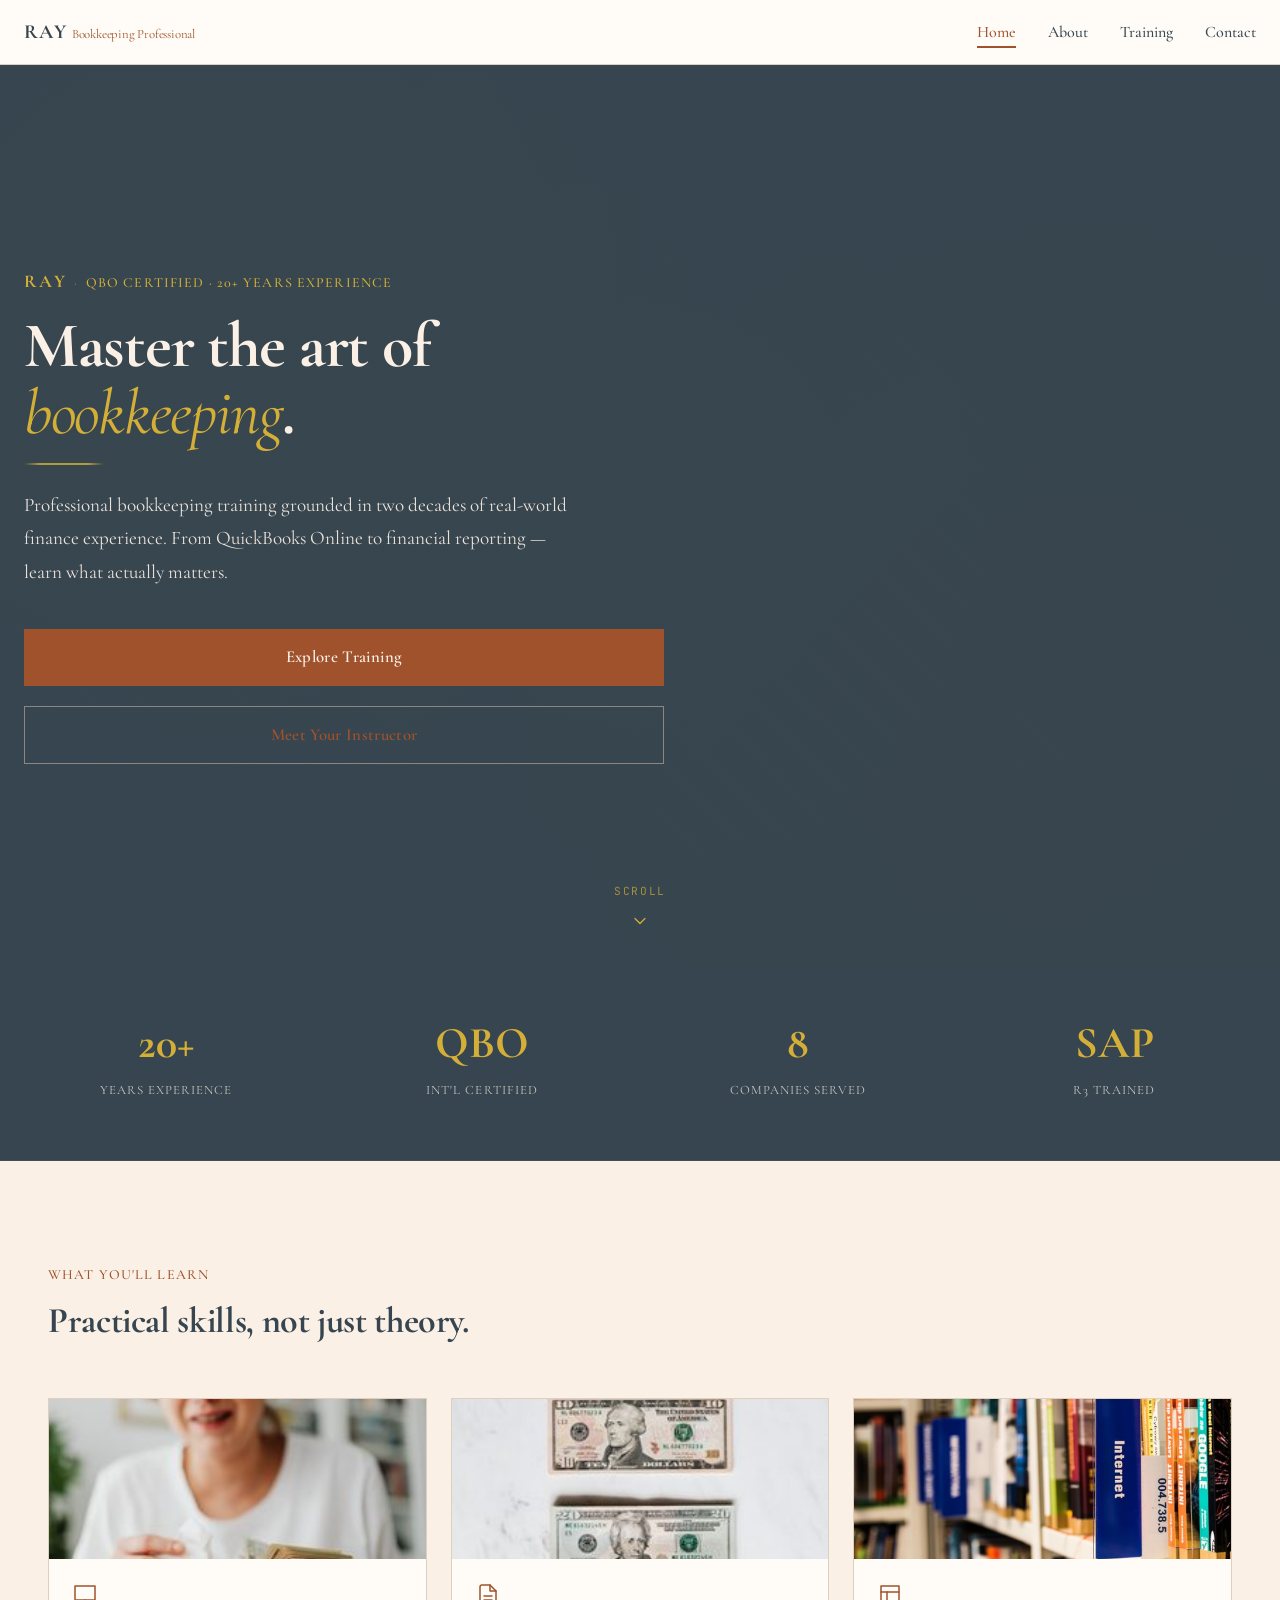
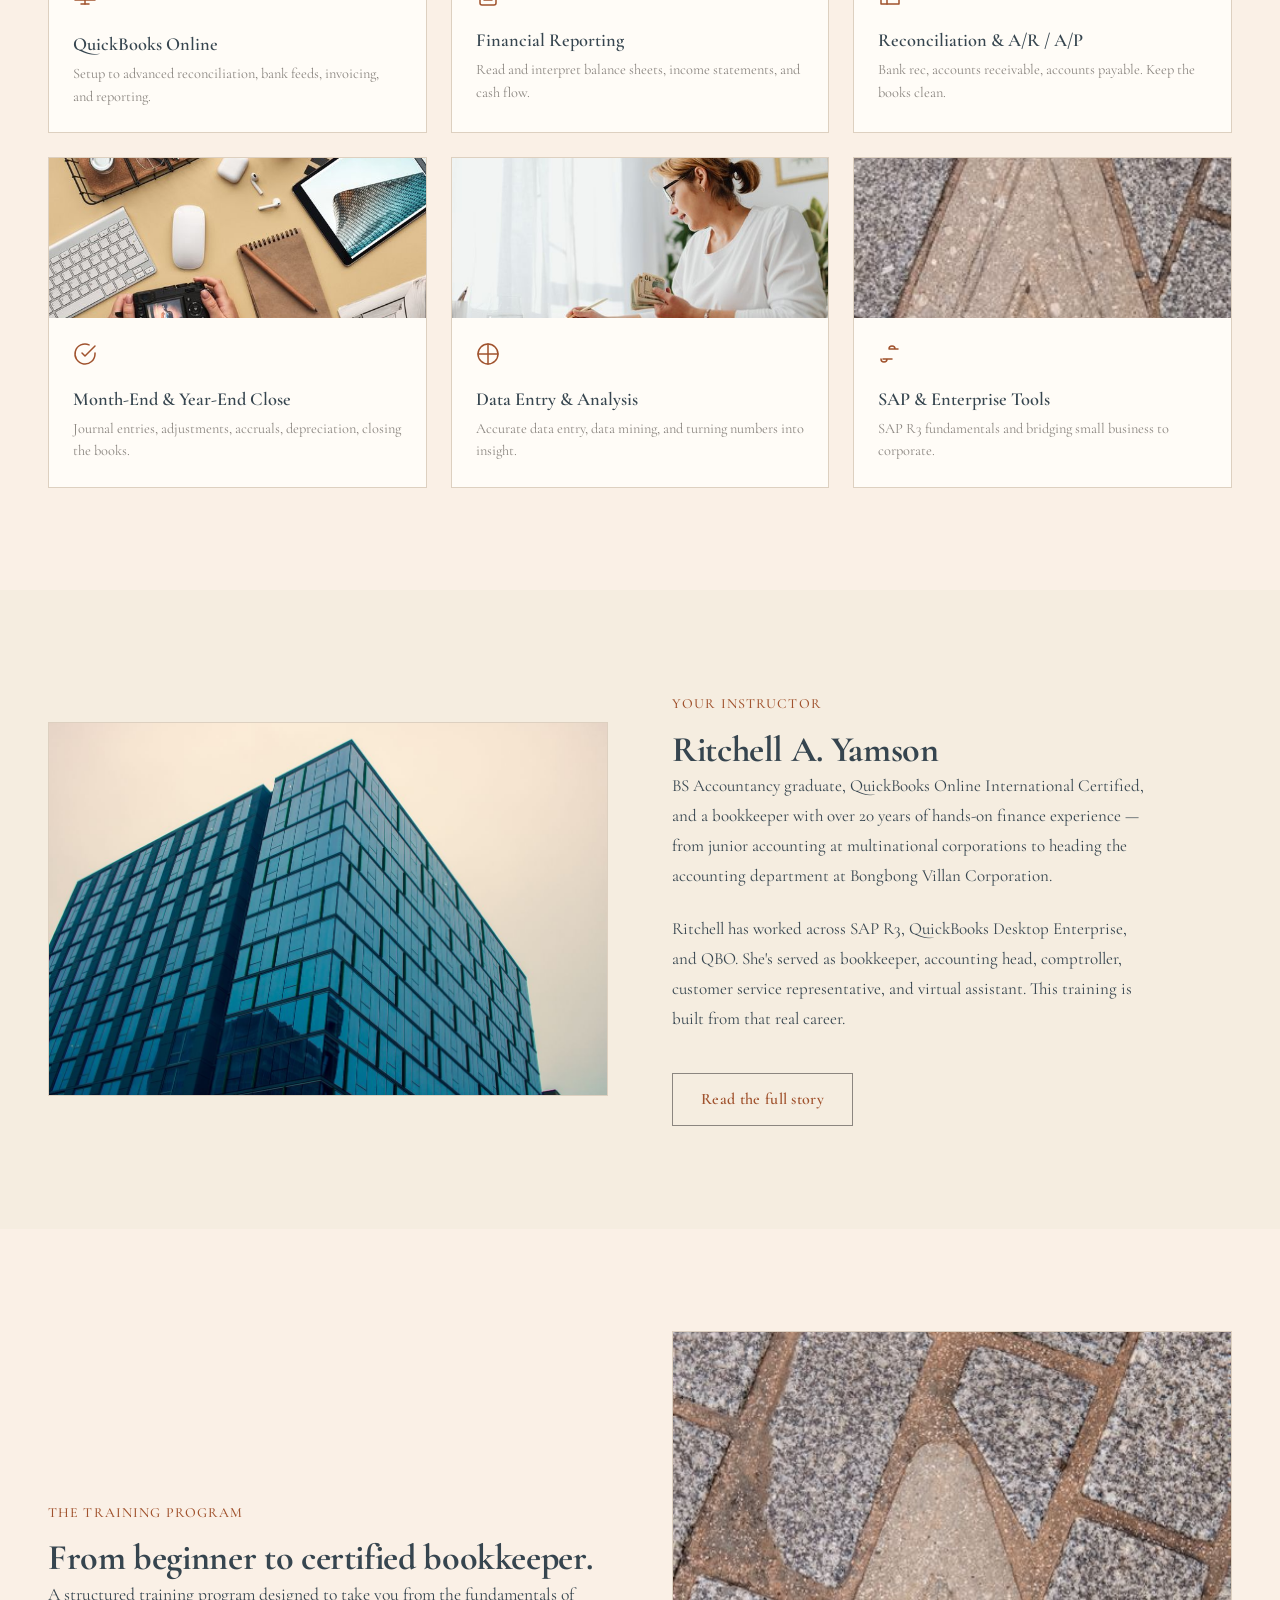
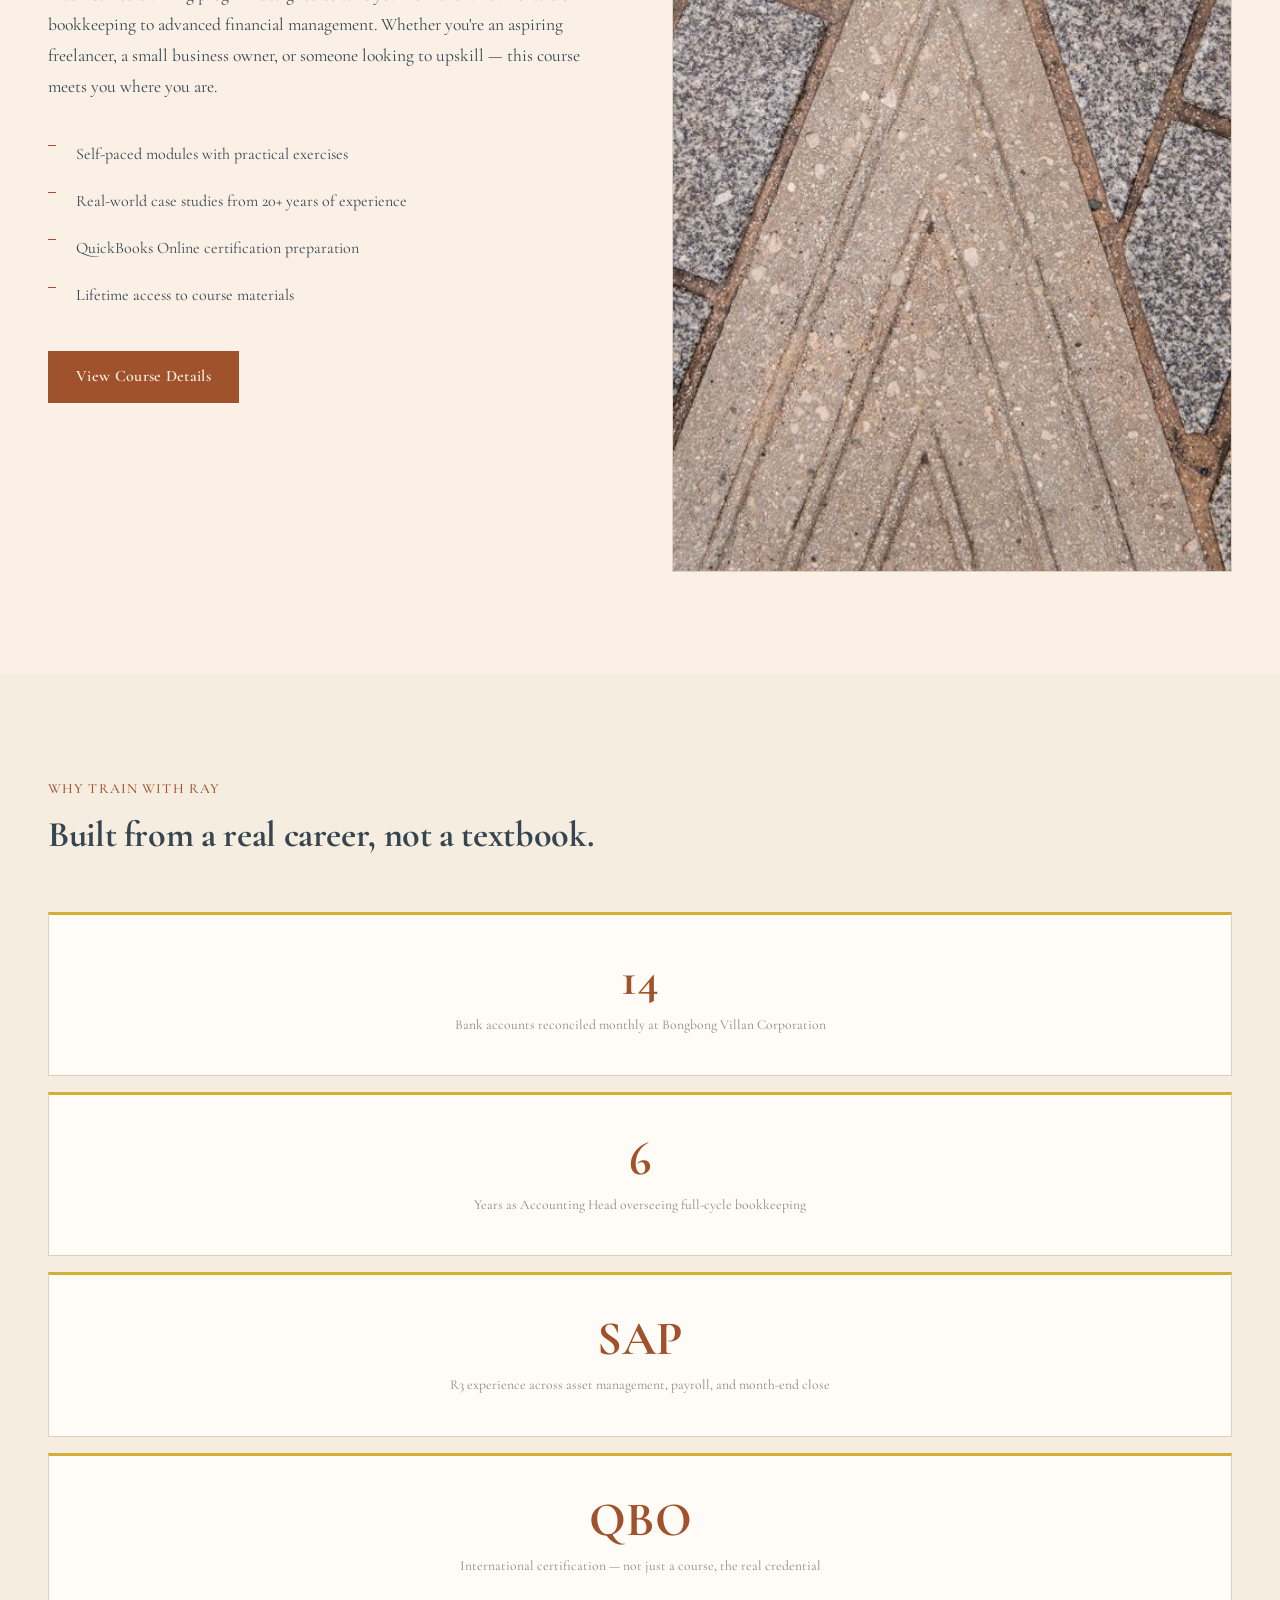
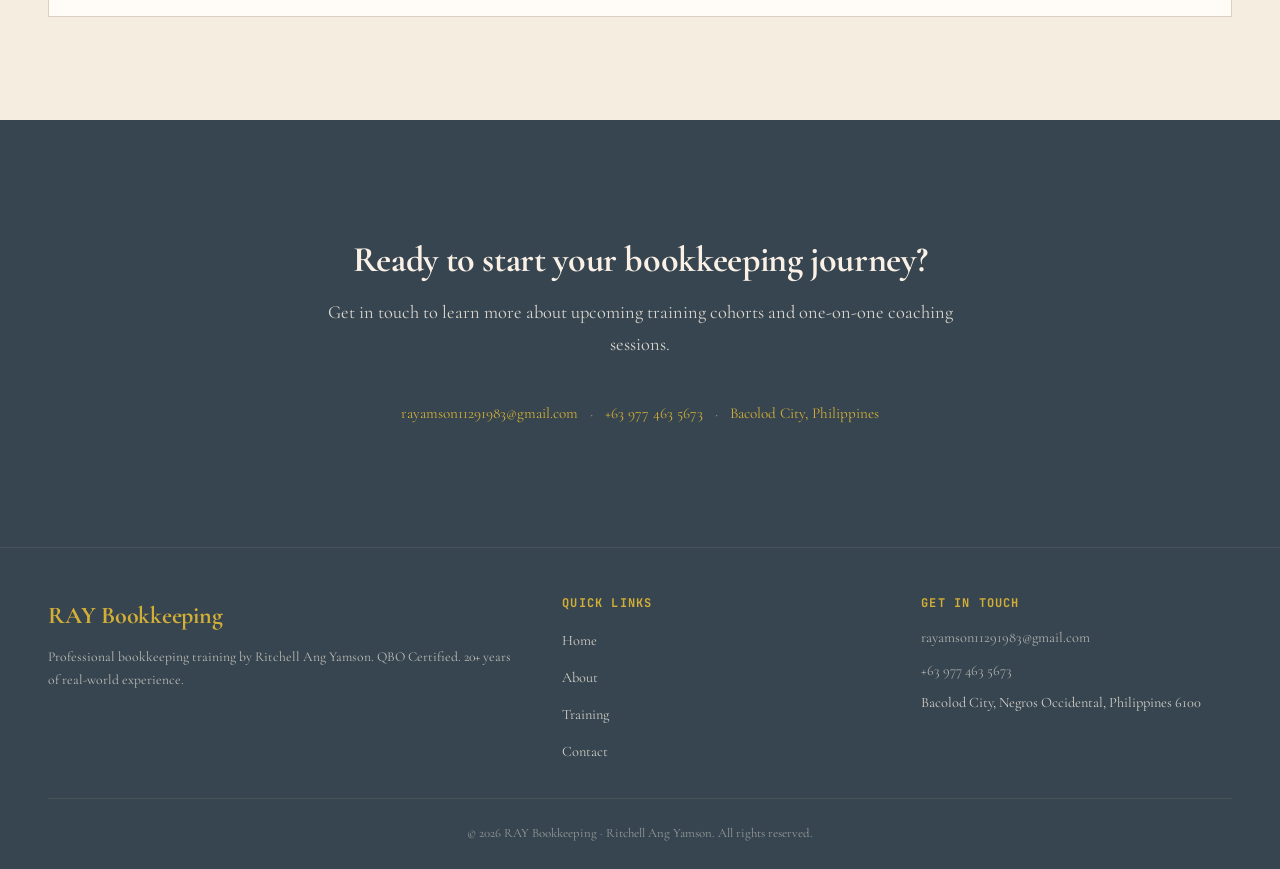
==== index.html @ 70afea07 "RAY Bookkeeping training site — landing, about, training, Chapter 1 with 6 topic pages and quizzes" ====
<!DOCTYPE html>
<html lang="en">
<head>
  <meta charset="UTF-8">
  <meta name="viewport" content="width=device-width, initial-scale=1.0">
  <title>RAY Bookkeeping | Professional Bookkeeping Training by Ritchell Ang Yamson</title>
  <meta name="description" content="RAY Bookkeeping — professional bookkeeping training by Ritchell Ang Yamson, QBO Certified bookkeeper with 20+ years of experience. Learn QuickBooks, financial reporting, and more.">
  <link rel="preconnect" href="https://fonts.googleapis.com">
  <link rel="preconnect" href="https://fonts.gstatic.com" crossorigin>
  <link href="https://fonts.googleapis.com/css2?family=Cormorant+Garamond:wght@400;500;600;700&family=JetBrains+Mono:wght@400;500&display=swap" rel="stylesheet">
  <link rel="stylesheet" href="assets/css/style.css">
</head>
<body>
  <!-- Navigation -->
  <nav class="nav">
    <div class="nav__container">
      <a href="index.html" class="nav__logo" aria-label="RAY Bookkeeping — Ritchell Ang Yamson">
          <span class="ray-letters">
            <span class="ray-letter" data-full="Ritchell">R</span><span class="ray-letter" data-full="Ang">A</span><span class="ray-letter" data-full="Yamson">Y</span>
          </span>
          <span class="nav__logo-sub">Bookkeeping Professional</span>
        </a>
      <button class="nav__toggle" aria-label="Menu" id="navToggle">
        <span></span><span></span><span></span>
      </button>
      <ul class="nav__menu" id="navMenu">
        <li><a href="index.html" class="nav__link nav__link--active">Home</a></li>
        <li><a href="about.html" class="nav__link">About</a></li>
        <li><a href="training.html" class="nav__link">Training</a></li>
        <li><a href="#contact" class="nav__link">Contact</a></li>
      </ul>
    </div>
  </nav>

  <!-- Hero -->
  <section class="hero">
    <div class="hero__bg">
      <div class="hero__bg-pattern"></div>
      <div class="hero__overlay"></div>
    </div>
    <div class="hero__content">
      <div class="hero__text">
        <p class="hero__eyebrow">
          <span class="ray-letters ray-letters--hero">
            <span class="ray-letter" data-full="Ritchell">R</span><span class="ray-letter" data-full="Ang">A</span><span class="ray-letter" data-full="Yamson">Y</span>
          </span>
          <span class="hero__eyebrow-sep">&middot;</span>
          QBO Certified &middot; 20+ Years Experience
        </p>
        <h1 class="hero__title">Master the art of <em>bookkeeping</em>.</h1>
        <p class="hero__subtitle">Professional bookkeeping training grounded in two decades of real-world finance experience. From QuickBooks Online to financial reporting — learn what actually matters.</p>
        <div class="hero__actions">
          <a href="training.html" class="btn btn--primary">Explore Training</a>
          <a href="about.html" class="btn btn--ghost">Meet Your Instructor</a>
        </div>
      </div>
    </div>
    <div class="hero__scroll">
      <span class="hero__scroll-text">Scroll</span>
      <span class="hero__scroll-chevron">
        <svg viewBox="0 0 24 24"><polyline points="6 9 12 15 18 9"/></svg>
      </span>
    </div>
  </section>

  <!-- Stats bar -->
  <section class="stats">
    <div class="stats__container">
      <div class="stat reveal">
        <span class="stat__number">20+</span>
        <span class="stat__label">Years Experience</span>
      </div>
      <div class="stat reveal">
        <span class="stat__number">QBO</span>
        <span class="stat__label">Int'l Certified</span>
      </div>
      <div class="stat reveal">
        <span class="stat__number">8</span>
        <span class="stat__label">Companies Served</span>
      </div>
      <div class="stat reveal">
        <span class="stat__number">SAP</span>
        <span class="stat__label">R3 Trained</span>
      </div>
    </div>
  </section>

  <!-- What you'll learn -->
  <section class="features">
    <div class="container">
      <div class="section-head reveal">
        <p class="section-head__eyebrow">What You'll Learn</p>
        <h2 class="section-head__title">Practical skills, not just theory.</h2>
      </div>
      <div class="features__grid">
        <div class="feature-card reveal">
          <div class="feature-card__image">
            <img src="assets/img/feature-qbo.jpeg" alt="QuickBooks Online dashboard" loading="lazy">
          </div>
          <div class="feature-card__body">
            <div class="feature-card__icon">
              <svg xmlns="http://www.w3.org/2000/svg" width="24" height="24" viewBox="0 0 24 24" fill="none" stroke="currentColor" stroke-width="1.5" stroke-linecap="round" stroke-linejoin="round"><rect x="2" y="3" width="20" height="14" rx="0"/><line x1="8" y1="21" x2="16" y2="21"/><line x1="12" y1="17" x2="12" y2="21"/></svg>
            </div>
            <h3 class="feature-card__title">QuickBooks Online</h3>
            <p class="feature-card__text">Setup to advanced reconciliation, bank feeds, invoicing, and reporting.</p>
          </div>
        </div>
        <div class="feature-card reveal">
          <div class="feature-card__image">
            <img src="assets/img/feature-reporting.jpeg" alt="Financial reports and documents" loading="lazy">
          </div>
          <div class="feature-card__body">
            <div class="feature-card__icon">
              <svg xmlns="http://www.w3.org/2000/svg" width="24" height="24" viewBox="0 0 24 24" fill="none" stroke="currentColor" stroke-width="1.5" stroke-linecap="round" stroke-linejoin="round"><path d="M14 2H6a2 2 0 0 0-2 2v16a2 2 0 0 0 2 2h12a2 2 0 0 0 2-2V8z"/><polyline points="14 2 14 8 20 8"/><line x1="16" y1="13" x2="8" y2="13"/><line x1="16" y1="17" x2="8" y2="17"/></svg>
            </div>
            <h3 class="feature-card__title">Financial Reporting</h3>
            <p class="feature-card__text">Read and interpret balance sheets, income statements, and cash flow.</p>
          </div>
        </div>
        <div class="feature-card reveal">
          <div class="feature-card__image">
            <img src="assets/img/feature-reconciliation.jpeg" alt="Calculator and financial documents" loading="lazy">
          </div>
          <div class="feature-card__body">
            <div class="feature-card__icon">
              <svg xmlns="http://www.w3.org/2000/svg" width="24" height="24" viewBox="0 0 24 24" fill="none" stroke="currentColor" stroke-width="1.5" stroke-linecap="round" stroke-linejoin="round"><rect x="3" y="3" width="18" height="18" rx="0"/><line x1="3" y1="9" x2="21" y2="9"/><line x1="9" y1="21" x2="9" y2="9"/></svg>
            </div>
            <h3 class="feature-card__title">Reconciliation &amp; A/R / A/P</h3>
            <p class="feature-card__text">Bank rec, accounts receivable, accounts payable. Keep the books clean.</p>
          </div>
        </div>
        <div class="feature-card reveal">
          <div class="feature-card__image">
            <img src="assets/img/feature-close.jpeg" alt="Calendar and notebook for month-end close" loading="lazy">
          </div>
          <div class="feature-card__body">
            <div class="feature-card__icon">
              <svg xmlns="http://www.w3.org/2000/svg" width="24" height="24" viewBox="0 0 24 24" fill="none" stroke="currentColor" stroke-width="1.5" stroke-linecap="round" stroke-linejoin="round"><path d="M22 11.08V12a10 10 0 1 1-5.93-9.14"/><polyline points="22 4 12 14.01 9 11.01"/></svg>
            </div>
            <h3 class="feature-card__title">Month-End &amp; Year-End Close</h3>
            <p class="feature-card__text">Journal entries, adjustments, accruals, depreciation, closing the books.</p>
          </div>
        </div>
        <div class="feature-card reveal">
          <div class="feature-card__image">
            <img src="assets/img/feature-data.jpeg" alt="Spreadsheet with financial data" loading="lazy">
          </div>
          <div class="feature-card__body">
            <div class="feature-card__icon">
              <svg xmlns="http://www.w3.org/2000/svg" width="24" height="24" viewBox="0 0 24 24" fill="none" stroke="currentColor" stroke-width="1.5" stroke-linecap="round" stroke-linejoin="round"><path d="M12 2v20M2 12h20"/><circle cx="12" cy="12" r="10"/></svg>
            </div>
            <h3 class="feature-card__title">Data Entry &amp; Analysis</h3>
            <p class="feature-card__text">Accurate data entry, data mining, and turning numbers into insight.</p>
          </div>
        </div>
        <div class="feature-card reveal">
          <div class="feature-card__image">
            <img src="assets/img/feature-sap.jpeg" alt="Office workspace with enterprise software" loading="lazy">
          </div>
          <div class="feature-card__body">
            <div class="feature-card__icon">
              <svg xmlns="http://www.w3.org/2000/svg" width="24" height="24" viewBox="0 0 24 24" fill="none" stroke="currentColor" stroke-width="1.5" stroke-linecap="round" stroke-linejoin="round"><path d="M20 7h-9M14 17H5M17 7a3 3 0 1 0-6 0M3 17a3 3 0 1 0 6 0"/></svg>
            </div>
            <h3 class="feature-card__title">SAP &amp; Enterprise Tools</h3>
            <p class="feature-card__text">SAP R3 fundamentals and bridging small business to corporate.</p>
          </div>
        </div>
      </div>
    </div>
  </section>

  <!-- About preview -->
  <section class="about-preview">
    <div class="container">
      <div class="about-preview__grid">
        <div class="about-preview__image reveal">
          <img src="assets/img/about-1.jpeg" alt="Calculator and financial documents on desk" loading="lazy">
        </div>
        <div class="about-preview__content reveal">
          <p class="section-head__eyebrow">Your Instructor</p>
          <h2 class="section-head__title">Ritchell A. Yamson</h2>
          <p class="about-preview__bio">BS Accountancy graduate, QuickBooks Online International Certified, and a bookkeeper with over 20 years of hands-on finance experience — from junior accounting at multinational corporations to heading the accounting department at Bongbong Villan Corporation.</p>
          <p class="about-preview__bio">Ritchell has worked across SAP R3, QuickBooks Desktop Enterprise, and QBO. She's served as bookkeeper, accounting head, comptroller, customer service representative, and virtual assistant. This training is built from that real career.</p>
          <a href="about.html" class="btn btn--ghost">Read the full story</a>
        </div>
      </div>
    </div>
  </section>

  <!-- Training preview -->
  <section class="training-preview">
    <div class="container">
      <div class="training-preview__grid">
        <div class="training-preview__content reveal">
          <p class="section-head__eyebrow">The Training Program</p>
          <h2 class="section-head__title">From beginner to certified bookkeeper.</h2>
          <p class="training-preview__text">A structured training program designed to take you from the fundamentals of bookkeeping to advanced financial management. Whether you're an aspiring freelancer, a small business owner, or someone looking to upskill — this course meets you where you are.</p>
          <ul class="training-preview__list">
            <li>Self-paced modules with practical exercises</li>
            <li>Real-world case studies from 20+ years of experience</li>
            <li>QuickBooks Online certification preparation</li>
            <li>Lifetime access to course materials</li>
          </ul>
          <a href="training.html" class="btn btn--primary">View Course Details</a>
        </div>
        <div class="training-preview__image reveal">
          <img src="assets/img/training-2.jpeg" alt="Person working on laptop with financial documents" loading="lazy">
        </div>
      </div>
    </div>
  </section>

  <!-- Why RAY Bookkeeping -->
  <section class="why-ray">
    <div class="container">
      <div class="section-head reveal">
        <p class="section-head__eyebrow">Why Train With RAY</p>
        <h2 class="section-head__title">Built from a real career, not a textbook.</h2>
      </div>
      <div class="why-ray__grid">
        <div class="why-ray__card reveal">
          <div class="why-ray__number">14</div>
          <p class="why-ray__label">Bank accounts reconciled monthly at Bongbong Villan Corporation</p>
        </div>
        <div class="why-ray__card reveal">
          <div class="why-ray__number">6</div>
          <p class="why-ray__label">Years as Accounting Head overseeing full-cycle bookkeeping</p>
        </div>
        <div class="why-ray__card reveal">
          <div class="why-ray__number">SAP</div>
          <p class="why-ray__label">R3 experience across asset management, payroll, and month-end close</p>
        </div>
        <div class="why-ray__card reveal">
          <div class="why-ray__number">QBO</div>
          <p class="why-ray__label">International certification — not just a course, the real credential</p>
        </div>
      </div>
    </div>
  </section>

  <!-- CTA -->
  <section class="cta" id="contact">
    <div class="container">
      <div class="cta__box reveal">
        <h2 class="cta__title">Ready to start your bookkeeping journey?</h2>
        <p class="cta__text">Get in touch to learn more about upcoming training cohorts and one-on-one coaching sessions.</p>
        <div class="cta__contact">
          <a href="mailto:rayamson11291983@gmail.com" class="cta__contact-link">rayamson11291983@gmail.com</a>
          <span class="cta__contact-sep">&middot;</span>
          <a href="tel:+639774635673" class="cta__contact-link">+63 977 463 5673</a>
          <span class="cta__contact-sep">&middot;</span>
          <span class="cta__contact-link">Bacolod City, Philippines</span>
        </div>
      </div>
    </div>
  </section>

  <!-- Footer -->
  <footer class="footer">
    <div class="container">
      <div class="footer__grid">
        <div class="footer__brand">
          <span class="footer__brand-name">RAY Bookkeeping</span>
          <span class="footer__brand-sub">Professional bookkeeping training by Ritchell Ang Yamson. QBO Certified. 20+ years of real-world experience.</span>
        </div>
        <div class="footer__col">
          <h4 class="footer__col-title">Quick Links</h4>
          <ul class="footer__links">
            <li><a href="index.html">Home</a></li>
            <li><a href="about.html">About</a></li>
            <li><a href="training.html">Training</a></li>
            <li><a href="index.html#contact">Contact</a></li>
          </ul>
        </div>
        <div class="footer__col">
          <h4 class="footer__col-title">Get in Touch</h4>
          <p class="footer__contact-item"><a href="mailto:rayamson11291983@gmail.com">rayamson11291983@gmail.com</a></p>
          <p class="footer__contact-item"><a href="tel:+639774635673">+63 977 463 5673</a></p>
          <p class="footer__contact-item">Bacolod City, Negros Occidental, Philippines 6100</p>
        </div>
      </div>
      <div class="footer__bottom">
        <p class="footer__text">&copy; 2026 RAY Bookkeeping &middot; Ritchell Ang Yamson. All rights reserved.</p>
      </div>
    </div>
  </footer>

  <!-- Back to top button -->
  <button class="back-to-top" aria-label="Back to top">
    <svg viewBox="0 0 24 24"><polyline points="18 15 12 9 6 15"/></svg>
  </button>

  <script src="assets/js/main.js"></script>
</body>
</html>
---- assets/css/style.css ----
/* ============================================
   Ritchell Yamson Bookkeeping Training
   Design System: Wabi-Sabi (adapted for bookkeeping)
   ============================================ */

/* --- Reset & Base --- */
*, *::before, *::after {
  box-sizing: border-box;
  margin: 0;
  padding: 0;
}

:root {
  /* Colors */
  --color-primary: #A0522D;
  --color-secondary: #8B8680;
  --color-tertiary: #FAF0E6;
  --color-neutral: #36454F;
  --color-surface: #6B7B3A;
  --color-accent: #3F51B5;
  --color-gold: #D4AF37;
  --color-blush: #E8C4B8;

  /* Derived */
  --color-bg: #FAF0E6;
  --color-bg-alt: #F5EDE0;
  --color-text: #36454F;
  --color-text-muted: #8B8680;
  --color-border: #DDD0C0;
  --color-card-bg: #FFFCF7;
  --color-primary-dark: #8B4513;

  /* Typography */
  --font-display: 'Cormorant Garamond', Georgia, serif;
  --font-mono: 'JetBrains Mono', monospace;

  /* Spacing */
  --space: 0.5rem;
  --container-max: 1280px;
  --section-gap: clamp(4rem, 8vw, 8rem);

  /* Transitions */
  --ease: cubic-bezier(0.22, 1, 0.36, 1);
  --dur: 200ms;
}

html {
  font-size: 16px;
  scroll-behavior: smooth;
}

body {
  font-family: var(--font-display);
  font-size: 1.0625rem;
  line-height: 1.7;
  color: var(--color-text);
  background-color: var(--color-bg);
  -webkit-font-smoothing: antialiased;
  -moz-osx-font-smoothing: grayscale;
}

/* Subtle paper texture overlay */
body::before {
  content: '';
  position: fixed;
  inset: 0;
  z-index: -1;
  background-image: 
    radial-gradient(circle at 20% 50%, rgba(160, 82, 45, 0.03) 0%, transparent 50%),
    radial-gradient(circle at 80% 80%, rgba(212, 175, 55, 0.02) 0%, transparent 50%);
  pointer-events: none;
}

img {
  max-width: 100%;
  height: auto;
  display: block;
}

a {
  color: var(--color-primary);
  text-decoration: none;
  transition: color var(--dur) var(--ease);
}

a:hover {
  color: var(--color-primary-dark);
}

ul {
  list-style: none;
}

/* --- Layout --- */
.container {
  max-width: var(--container-max);
  margin: 0 auto;
  padding: 0 clamp(1.5rem, 4vw, 3rem);
}

/* --- Typography --- */
h1, h2, h3, h4 {
  font-family: var(--font-display);
  font-weight: 700;
  line-height: 1.2;
  color: var(--color-text);
}

.hero__title {
  font-size: clamp(2.5rem, 5vw, 4rem);
  font-weight: 700;
  line-height: 1.05;
  letter-spacing: -0.02em;
}

.hero__title em,
.page-hero__title em {
  font-style: italic;
  font-weight: 400;
  color: var(--color-primary);
}

h2, .section-head__title {
  font-size: clamp(1.5rem, 3vw, 2.25rem);
  font-weight: 700;
  letter-spacing: -0.01em;
}

h3 {
  font-size: 1.25rem;
  font-weight: 600;
}

.hero__eyebrow {
  font-family: var(--font-display);
  font-size: 0.875rem;
  font-weight: 500;
  letter-spacing: 0.08em;
  text-transform: uppercase;
  color: var(--color-primary);
  margin-bottom: 1rem;
}

.section-head__eyebrow {
  font-family: var(--font-display);
  font-size: 0.875rem;
  font-weight: 500;
  letter-spacing: 0.08em;
  text-transform: uppercase;
  color: var(--color-primary);
  margin-bottom: 0.75rem;
}

/* --- Navigation --- */
.nav {
  position: sticky;
  top: 0;
  z-index: 100;
  background-color: var(--color-card-bg);
  border-bottom: 1px solid var(--color-border);
  padding: 0;
  overflow: visible;
  transition: box-shadow 300ms var(--ease);
}

.nav--scrolled {
  box-shadow: 0 1px 12px rgba(0, 0, 0, 0.08);
}

.nav__container {
  max-width: var(--container-max);
  margin: 0 auto;
  padding: 0 1.5rem;
  display: flex;
  align-items: center;
  justify-content: space-between;
  height: 64px;
}

.nav__logo {
  font-family: var(--font-display);
  font-size: 1.25rem;
  font-weight: 700;
  color: var(--color-text);
  letter-spacing: -0.01em;
  display: flex;
  align-items: baseline;
  gap: 0.4rem;
  position: relative;
  z-index: 101;
}

.nav__logo-sub {
  font-weight: 400;
  color: var(--color-primary);
  font-size: 0.8rem;
  white-space: nowrap;
}

/* --- RAY Letters Artsy Hover --- */
.ray-letters {
  display: inline-flex;
  gap: 1px;
  position: relative;
}

.ray-letter {
  position: relative;
  cursor: pointer;
  transition: all 400ms var(--ease);
  transform-origin: center bottom;
}

.ray-letter::before {
  content: attr(data-full);
  position: absolute;
  left: 50%;
  top: 100%;
  transform: translateX(-50%) translateY(-4px);
  font-family: var(--font-display);
  font-size: 1.5rem;
  font-weight: 500;
  font-style: italic;
  color: var(--color-gold);
  white-space: nowrap;
  opacity: 0;
  pointer-events: none;
  transition: all 400ms var(--ease);
  letter-spacing: 0.02em;
  text-shadow: 0 2px 4px rgba(0, 0, 0, 0.3);
  z-index: 200;
}

.ray-letter::after {
  content: '';
  position: absolute;
  left: 50%;
  top: 100%;
  width: 0;
  height: 1px;
  background: var(--color-gold);
  transform: translateX(-50%) translateY(0.5px);
  transition: width 400ms var(--ease) 100ms;
  opacity: 0.6;
  z-index: 200;
}

.ray-letter:hover {
  color: var(--color-gold);
  transform: translateY(-2px) scale(1.05);
}

.ray-letter:hover::before {
  opacity: 1;
  transform: translateX(-50%) translateY(2px);
}

.ray-letter:hover::after {
  width: 100%;
}

/* Stagger each letter's hover reveal */
.ray-letters .ray-letter:nth-child(1):hover::before {
  transition-delay: 0ms;
}
.ray-letters .ray-letter:nth-child(2):hover::before {
  transition-delay: 50ms;
}
.ray-letters .ray-letter:nth-child(3):hover::before {
  transition-delay: 100ms;
}

/* Hero eyebrow variant — gold letters on dark bg */
.ray-letters--hero .ray-letter {
  font-size: 1.125rem;
  font-weight: 700;
  color: var(--color-gold);
  letter-spacing: 0.05em;
}

.ray-letters--hero .ray-letter::before {
  font-size: 1.75rem;
  color: var(--color-tertiary);
  text-shadow: 0 2px 6px rgba(0, 0, 0, 0.7);
  z-index: 200;
}

.ray-letters--hero .ray-letter::after {
  background: var(--color-tertiary);
  top: 100%;
  z-index: 200;
}

.ray-letters--hero .ray-letter:hover {
  color: var(--color-tertiary);
  transform: translateY(-3px) scale(1.1);
  text-shadow: 0 2px 8px rgba(212, 175, 55, 0.4);
}

.hero__eyebrow-sep {
  margin: 0 0.5rem;
  opacity: 0.5;
}

.hero__eyebrow {
  display: flex;
  align-items: center;
  gap: 0;
  flex-wrap: wrap;
  align-items: baseline;
}

.nav__menu {
  display: flex;
  gap: 2rem;
  align-items: center;
}

.nav__link {
  font-size: 1rem;
  font-weight: 500;
  color: var(--color-text);
  position: relative;
  padding: 0.25rem 0;
  transition: color var(--dur) var(--ease);
}

.nav__link::after {
  content: '';
  position: absolute;
  bottom: -2px;
  left: 0;
  right: 0;
  height: 2px;
  background-color: var(--color-primary);
  transform: scaleX(0);
  transform-origin: left;
  transition: transform 300ms var(--ease);
}

.nav__link:hover::after {
  transform: scaleX(1);
}

.nav__link:hover {
  color: var(--color-primary);
}

.nav__link--active {
  color: var(--color-primary);
}

.nav__link--active::after {
  content: '';
  position: absolute;
  bottom: -2px;
  left: 0;
  right: 0;
  height: 2px;
  background-color: var(--color-primary);
  transform: scaleX(1);
}

.nav__toggle {
  display: none;
  flex-direction: column;
  gap: 4px;
  background: none;
  border: none;
  cursor: pointer;
  padding: 0;
}

.nav__toggle span {
  width: 24px;
  height: 2px;
  background-color: var(--color-text);
  transition: var(--dur) var(--ease);
}

/* --- Buttons --- */
.btn {
  display: inline-block;
  font-family: var(--font-display);
  font-size: 1rem;
  font-weight: 600;
  padding: 12px 28px;
  border: none;
  cursor: pointer;
  transition: all var(--dur) var(--ease);
  text-align: center;
  letter-spacing: 0.02em;
}

.btn--primary {
  background-color: var(--color-primary);
  color: var(--color-tertiary);
}

.btn--primary:hover {
  background-color: var(--color-primary-dark);
  color: var(--color-tertiary);
  box-shadow: 0 2px 8px rgba(0, 0, 0, 0.12);
  transform: translateY(-1px);
}

.btn--primary:active {
  transform: translateY(0);
}

.btn--ghost {
  background-color: transparent;
  color: var(--color-primary);
  border: 1.5px solid var(--color-secondary);
}

.btn--ghost:hover {
  background-color: var(--color-tertiary);
  border-color: var(--color-primary);
}

.btn--full {
  width: 100%;
  display: block;
}

.btn--sm {
  font-size: 0.875rem;
  padding: 8px 16px;
  margin-top: 1rem;
}

/* --- Hero --- */
.hero {
  position: relative;
  min-height: 100dvh;
  display: flex;
  align-items: center;
  overflow: hidden;
}

.hero__bg {
  position: absolute;
  inset: 0;
  z-index: 0;
  overflow: hidden;
}

.hero__bg-pattern {
  position: absolute;
  inset: 0;
  background-color: var(--color-neutral);
  background-image: 
    radial-gradient(circle at 15% 25%, rgba(212, 175, 55, 0.08) 0%, transparent 40%),
    radial-gradient(circle at 85% 75%, rgba(160, 82, 45, 0.12) 0%, transparent 45%),
    radial-gradient(circle at 50% 50%, rgba(107, 123, 58, 0.06) 0%, transparent 50%);
}

.hero__bg-pattern::before {
  content: '';
  position: absolute;
  inset: 0;
  background-image: 
    repeating-linear-gradient(
      45deg,
      transparent,
      transparent 35px,
      rgba(212, 175, 55, 0.03) 35px,
      rgba(212, 175, 55, 0.03) 36px
    );
}

.hero__bg-pattern::after {
  content: '';
  position: absolute;
  inset: 0;
  background-image: 
    repeating-linear-gradient(
      -45deg,
      transparent,
      transparent 35px,
      rgba(160, 82, 45, 0.025) 35px,
      rgba(160, 82, 45, 0.025) 36px
    );
}

.hero__bg-img {
  width: 100%;
  height: 100%;
  object-fit: cover;
}

.hero__overlay {
  position: absolute;
  inset: 0;
  background: linear-gradient(
    135deg,
    rgba(54, 69, 79, 0.92) 0%,
    rgba(54, 69, 79, 0.75) 50%,
    rgba(54, 69, 79, 0.85) 100%
  );
}

.hero__content {
  position: relative;
  z-index: 1;
  width: 100%;
  max-width: var(--container-max);
  margin: 0 auto;
  padding: 0 1.5rem;
}

.hero__text {
  max-width: 640px;
}

.hero__eyebrow {
  color: var(--color-gold);
}

.hero__title {
  color: var(--color-tertiary);
  margin-bottom: 1.5rem;
}

.hero__title em {
  color: var(--color-gold);
}

.hero__subtitle {
  font-size: 1.2rem;
  color: var(--color-tertiary);
  opacity: 0.92;
  line-height: 1.75;
  margin-bottom: 2.5rem;
  max-width: 560px;
}

.hero__actions {
  display: flex;
  gap: 1.25rem;
  flex-wrap: wrap;
}

.hero__actions .btn {
  padding: 14px 32px;
  font-size: 1.05rem;
}

/* --- Stats bar --- */
.stats {
  background-color: var(--color-neutral);
  padding: 3.5rem 0;
  border-bottom: 1px solid rgba(139, 134, 128, 0.15);
}

.stats__container {
  max-width: var(--container-max);
  margin: 0 auto;
  padding: 0 1.5rem;
  display: grid;
  grid-template-columns: repeat(4, 1fr);
  gap: 2rem;
  text-align: center;
}

.stat__number {
  display: block;
  font-size: 2.75rem;
  font-weight: 700;
  color: var(--color-gold);
  line-height: 1;
  margin-bottom: 0.625rem;
}

.stat__label {
  font-size: 0.8rem;
  color: var(--color-tertiary);
  opacity: 0.75;
  letter-spacing: 0.08em;
  text-transform: uppercase;
}

/* --- Section Head --- */
.section-head {
  margin-bottom: 3.5rem;
  max-width: 680px;
}

/* --- Features --- */
.features {
  padding: var(--section-gap) 0;
}

.features__grid {
  display: grid;
  grid-template-columns: repeat(3, 1fr);
  gap: 1.5rem;
}

.feature-card {
  background-color: var(--color-card-bg);
  border: 1px solid var(--color-border);
  overflow: hidden;
  transition: box-shadow var(--dur) var(--ease), transform var(--dur) var(--ease), border-color var(--dur) var(--ease);
  display: flex;
  flex-direction: column;
}

.feature-card:nth-child(1) {
  grid-column: auto;
  display: flex;
  grid-template-columns: none;
  gap: 0;
}

.feature-card:nth-child(1) .feature-card__icon {
  margin-bottom: 1rem;
}

.feature-card:hover {
  box-shadow: 0 4px 16px rgba(0, 0, 0, 0.07);
  transform: translateY(-3px);
  border-color: var(--color-primary);
}

.feature-card__image {
  width: 100%;
  height: 160px;
  overflow: hidden;
}

.feature-card__image img {
  width: 100%;
  height: 100%;
  object-fit: cover;
  transition: transform 400ms var(--ease);
}

.feature-card:hover .feature-card__image img {
  transform: scale(1.05);
}

.feature-card__body {
  padding: 1.5rem;
}

.feature-card__icon {
  color: var(--color-primary);
  margin-bottom: 0.75rem;
}

.feature-card__title {
  font-size: 1.15rem;
  font-weight: 600;
  margin-bottom: 0.5rem;
}

.feature-card__text {
  font-size: 0.9rem;
  color: var(--color-text-muted);
  line-height: 1.55;
}

/* --- About Preview --- */
.about-preview {
  padding: var(--section-gap) 0;
  background-color: var(--color-bg-alt);
}

.about-preview__grid {
  display: grid;
  grid-template-columns: 1fr 1fr;
  gap: clamp(2rem, 5vw, 5rem);
  align-items: center;
}

.about-preview__image img {
  width: 100%;
  height: auto;
  object-fit: cover;
  border: 1px solid var(--color-border);
}

.about-preview__content {
  max-width: 480px;
}

.about-preview__bio {
  margin-bottom: 1.5rem;
  color: var(--color-text);
  line-height: 1.75;
}

.about-preview__content .btn {
  margin-top: 1rem;
}

/* --- Training Preview --- */
.training-preview {
  padding: var(--section-gap) 0;
}

.training-preview__grid {
  display: grid;
  grid-template-columns: 1fr 1fr;
  gap: clamp(2rem, 5vw, 5rem);
  align-items: center;
}

.training-preview__image img {
  width: 100%;
  height: auto;
  border: 1px solid var(--color-border);
}

.training-preview__text {
  font-size: 1.1rem;
  margin-bottom: 1.75rem;
  line-height: 1.75;
}

.training-preview__list {
  margin-bottom: 2rem;
}

.training-preview__list li {
  padding: 0.625rem 0;
  padding-left: 1.75rem;
  position: relative;
  color: var(--color-text);
  font-size: 1rem;
}

.training-preview__list li::before {
  content: '';
  position: absolute;
  left: 0;
  top: 0.9rem;
  width: 8px;
  height: 1px;
  background-color: var(--color-primary);
}

/* --- CTA --- */
.cta {
  padding: var(--section-gap) 0;
  background-color: var(--color-neutral);
}

.cta__box {
  text-align: center;
  max-width: 680px;
  margin: 0 auto;
  padding: 1rem 0;
}

.cta__title {
  color: var(--color-tertiary);
  font-size: clamp(1.5rem, 3vw, 2.25rem);
  margin-bottom: 1rem;
}

.cta__text {
  color: var(--color-tertiary);
  opacity: 0.85;
  font-size: 1.15rem;
  margin-bottom: 2.5rem;
  line-height: 1.7;
}

.cta__contact {
  display: flex;
  flex-wrap: wrap;
  justify-content: center;
  align-items: center;
  gap: 0.75rem;
}

.cta__contact-link {
  color: var(--color-gold);
  font-size: 0.95rem;
}

.cta__contact-link:hover {
  color: var(--color-tertiary);
}

.cta__contact-sep {
  color: var(--color-secondary);
}

/* --- Lesson Page --- */
.lesson-nav {
  background-color: var(--color-card-bg);
  border-bottom: 1px solid var(--color-border);
  padding: 1.25rem 0;
}

.lesson-nav__inner {
  display: flex;
  justify-content: space-between;
  align-items: center;
}

.lesson-nav__back {
  font-size: 0.95rem;
  color: var(--color-primary);
  font-weight: 500;
  display: inline-flex;
  align-items: center;
  gap: 0.5rem;
  transition: gap var(--dur) var(--ease);
}

.lesson-nav__back:hover {
  gap: 0.75rem;
}

.lesson-nav__progress {
  font-family: var(--font-mono);
  font-size: 0.8rem;
  color: var(--color-text-muted);
  letter-spacing: 0.08em;
  text-transform: uppercase;
}

.lesson {
  padding: 3rem 0 var(--section-gap);
}

.lesson__main {
  max-width: 760px;
}

.lesson__layout {
  display: grid;
  grid-template-columns: 260px 1fr;
  gap: 3rem;
  align-items: start;
}

/* Sidebar */
.lesson__sidebar {
  position: sticky;
  top: 80px;
}

.lesson__sidebar-sticky {
  background-color: var(--color-card-bg);
  border: 1px solid var(--color-border);
  padding: 1.5rem;
}

.lesson__sidebar-title {
  font-size: 1rem;
  font-weight: 600;
  margin-bottom: 1rem;
  color: var(--color-primary);
}

.lesson__toc {
  display: grid;
  gap: 0.4rem;
}

.lesson__toc {
  list-style: decimal;
  padding-left: 1.25rem;
}

.lesson__toc li {
  list-style: decimal;
}

.lesson__toc-link {
  font-size: 0.9rem;
  color: var(--color-text-muted);
  transition: color var(--dur) var(--ease);
}

.lesson__toc-link:hover {
  color: var(--color-primary);
}

.lesson__toc-link--active {
  color: var(--color-primary);
  font-weight: 600;
}

.lesson__sidebar-divider {
  height: 1px;
  background-color: var(--color-border);
  margin: 1.5rem 0;
}

.lesson__sidebar-heading {
  font-size: 0.875rem;
  font-weight: 600;
  color: var(--color-text);
  margin-bottom: 0.75rem;
  letter-spacing: 0.02em;
}

.lesson__checklist {
  display: grid;
  gap: 0.5rem;
}

.lesson__checklist label {
  font-size: 0.85rem;
  color: var(--color-text);
  display: flex;
  align-items: flex-start;
  gap: 0.5rem;
  cursor: pointer;
  line-height: 1.5;
}

.lesson__checklist input[type="checkbox"] {
  margin-top: 0.2rem;
  accent-color: var(--color-primary);
  flex-shrink: 0;
}

/* Main content */
.lesson__main {
  max-width: 760px;
}

.lesson__topic {
  margin-bottom: 1rem;
}

.lesson__topic-title {
  font-size: 1.75rem;
  font-weight: 700;
  margin-bottom: 1rem;
  letter-spacing: -0.01em;
}

.lesson__topic-intro {
  font-size: 1.15rem;
  line-height: 1.75;
  color: var(--color-text);
  margin-bottom: 1.75rem;
}

.lesson__subheading {
  font-size: 1.3rem;
  font-weight: 600;
  margin-top: 2.5rem;
  margin-bottom: 1rem;
}

.lesson__text {
  font-size: 1.05rem;
  line-height: 1.75;
  color: var(--color-text);
  margin-bottom: 1.25rem;
}

.lesson__divider {
  height: 1px;
  background-color: var(--color-border);
  margin: 3rem 0;
}

/* Callout */
.lesson__callout {
  background-color: var(--color-bg-alt);
  border-left: 3px solid var(--color-primary);
  padding: 1.75rem;
  margin: 1.75rem 0;
}

.lesson__callout-formula {
  font-family: var(--font-mono);
  font-size: 1.25rem;
  font-weight: 500;
  color: var(--color-primary);
  text-align: center;
  letter-spacing: 0.03em;
}

.lesson__callout-note {
  font-size: 0.875rem;
  color: var(--color-text-muted);
  text-align: center;
  margin-top: 0.5rem;
  font-style: italic;
}

/* Table */
.lesson__table {
  width: 100%;
  border-collapse: collapse;
  margin: 1.5rem 0;
  font-size: 0.95rem;
}

.lesson__table th {
  text-align: left;
  font-weight: 600;
  color: var(--color-text);
  padding: 0.875rem 1.25rem;
  border-bottom: 2px solid var(--color-primary);
  background-color: var(--color-bg-alt);
  font-size: 0.95rem;
}

.lesson__table td {
  padding: 0.875rem 1.25rem;
  border-bottom: 1px solid var(--color-border);
  color: var(--color-text);
  font-size: 0.95rem;
}

.lesson__table tr:last-child td {
  border-bottom: none;
}

/* Tip */
.lesson__tip {
  background-color: rgba(212, 175, 55, 0.07);
  border: 1px solid rgba(212, 175, 55, 0.25);
  padding: 1.5rem;
  margin: 1.75rem 0;
}

.lesson__tip-label {
  font-family: var(--font-mono);
  font-size: 0.75rem;
  text-transform: uppercase;
  letter-spacing: 0.1em;
  color: var(--color-gold);
  font-weight: 500;
  margin-bottom: 0.5rem;
}

.lesson__tip-text {
  font-size: 0.95rem;
  color: var(--color-text);
  line-height: 1.6;
  font-style: italic;
}

/* Lists */
.lesson__terms {
  display: grid;
  gap: 0.75rem;
  margin: 1rem 0;
}

.lesson__terms li {
  padding-left: 1.5rem;
  position: relative;
  color: var(--color-text);
  line-height: 1.6;
}

.lesson__terms li::before {
  content: '';
  position: absolute;
  left: 0;
  top: 0.65em;
  width: 8px;
  height: 1px;
  background-color: var(--color-primary);
}

.lesson__numbered {
  padding-left: 1.5rem;
  display: grid;
  gap: 0.5rem;
  margin: 1rem 0;
}

.lesson__numbered li {
  color: var(--color-text);
  line-height: 1.6;
}

.lesson__bullet {
  display: grid;
  gap: 0.5rem;
  margin: 1rem 0;
}

.lesson__bullet li {
  padding-left: 1.5rem;
  position: relative;
  color: var(--color-text);
  line-height: 1.6;
}

.lesson__bullet li::before {
  content: '';
  position: absolute;
  left: 0;
  top: 0.65em;
  width: 8px;
  height: 1px;
  background-color: var(--color-secondary);
}

/* Steps */
.lesson__steps {
  counter-reset: step;
  display: grid;
  gap: 1.25rem;
  margin: 1.5rem 0;
  padding-left: 0;
  list-style: none;
}

.lesson__steps li {
  position: relative;
  padding-left: 3.25rem;
  color: var(--color-text);
  line-height: 1.65;
  padding-top: 0.25rem;
  padding-bottom: 0.25rem;
}

.lesson__steps li::before {
  counter-increment: step;
  content: counter(step);
  position: absolute;
  left: 0;
  top: 0;
  width: 2rem;
  height: 2rem;
  display: flex;
  align-items: center;
  justify-content: center;
  font-family: var(--font-mono);
  font-size: 0.85rem;
  font-weight: 500;
  color: var(--color-primary);
  border: 1px solid var(--color-primary);
}

.lesson__steps li p {
  margin-top: 0.25rem;
  font-size: 0.95rem;
  color: var(--color-text-muted);
}

/* Exercise */
.lesson__exercise {
  background-color: var(--color-bg-alt);
  border: 1px solid var(--color-border);
  padding: 2.5rem;
}

.lesson__exercise-title {
  font-size: 1.5rem;
  font-weight: 700;
  margin-bottom: 0.75rem;
}

.lesson__exercise-intro {
  font-size: 1rem;
  color: var(--color-text-muted);
  margin-bottom: 1.5rem;
}

/* Cheat sheet */
.lesson__cheatsheet-title {
  font-size: 1.5rem;
  font-weight: 700;
  margin-bottom: 1.5rem;
}

.lesson__cheatsheet-grid {
  display: grid;
  grid-template-columns: repeat(2, 1fr);
  gap: 1.5rem;
}

.lesson__cheatsheet-card {
  background-color: var(--color-card-bg);
  border: 1px solid var(--color-border);
  padding: 1.5rem;
}

.lesson__cheatsheet-card h4 {
  font-size: 1rem;
  font-weight: 600;
  color: var(--color-primary);
  margin-bottom: 0.75rem;
  padding-bottom: 0.5rem;
  border-bottom: 1px solid var(--color-border);
}

.lesson__cheatsheet-card ul {
  display: grid;
  gap: 0.4rem;
}

.lesson__cheatsheet-card li {
  font-size: 0.9rem;
  color: var(--color-text);
  line-height: 1.5;
  padding-left: 1rem;
  position: relative;
}

.lesson__cheatsheet-card li::before {
  content: '';
  position: absolute;
  left: 0;
  top: 0.6em;
  width: 6px;
  height: 1px;
  background-color: var(--color-secondary);
}

/* Next lesson */
.lesson__next {
  margin-top: 2rem;
}

.lesson__next-box {
  background-color: var(--color-neutral);
  padding: 2.5rem;
  text-align: center;
}

.lesson__next-label {
  font-family: var(--font-mono);
  font-size: 0.75rem;
  text-transform: uppercase;
  letter-spacing: 0.1em;
  color: var(--color-gold);
  margin-bottom: 0.5rem;
}

.lesson__next-title {
  font-size: 1.5rem;
  font-weight: 700;
  color: var(--color-tertiary);
  margin-bottom: 0.5rem;
}

.lesson__next-desc {
  font-size: 0.95rem;
  color: var(--color-tertiary);
  opacity: 0.8;
  margin-bottom: 1.5rem;
  max-width: 480px;
  margin-left: auto;
  margin-right: auto;
}

.lesson__next-box .btn--ghost {
  color: var(--color-gold);
  border-color: var(--color-gold);
}

.lesson__next-box .btn--ghost:hover {
  background-color: rgba(212, 175, 55, 0.1);
}

/* --- Footer --- */
.footer {
  background-color: var(--color-neutral);
  padding: 2rem 0;
  border-top: 1px solid rgba(139, 134, 128, 0.2);
}

.footer__text {
  text-align: center;
  font-size: 0.875rem;
  color: var(--color-tertiary);
  opacity: 0.6;
}

/* --- Page Hero --- */
.page-hero {
  padding: 6rem 0 4.5rem;
  background-color: var(--color-bg-alt);
  border-bottom: 1px solid var(--color-border);
}

.page-hero--training {
  position: relative;
  padding: 9rem 0 6.5rem;
  overflow: hidden;
}

.page-hero__bg {
  position: absolute;
  inset: 0;
  z-index: 0;
}

.page-hero__bg-img {
  width: 100%;
  height: 100%;
  object-fit: cover;
}

.page-hero__overlay {
  position: absolute;
  inset: 0;
  background: linear-gradient(
    135deg,
    rgba(54, 69, 79, 0.88) 0%,
    rgba(160, 82, 45, 0.6) 100%
  );
}

.page-hero--training .container {
  position: relative;
  z-index: 1;
}

.page-hero--training .hero__eyebrow,
.page-hero--training .page-hero__title,
.page-hero--training .page-hero__subtitle {
  color: var(--color-tertiary);
}

.page-hero--training .page-hero__title em {
  color: var(--color-gold);
}

.page-hero__title {
  font-size: clamp(2rem, 4vw, 3.5rem);
  font-weight: 700;
  line-height: 1.1;
  margin-bottom: 1rem;
}

.page-hero__subtitle {
  font-size: 1.2rem;
  color: var(--color-text-muted);
  max-width: 580px;
  line-height: 1.75;
}

/* --- Bio Section --- */
.bio {
  padding: var(--section-gap) 0;
}

.bio__grid {
  display: grid;
  grid-template-columns: 1fr 1.5fr;
  gap: 4rem;
  align-items: start;
}

.bio__image img {
  width: 100%;
  border: 1px solid var(--color-border);
}

.bio__role {
  font-size: 1rem;
  color: var(--color-primary);
  font-weight: 500;
  letter-spacing: 0.03em;
  margin-bottom: 1.5rem;
}

.bio__text {
  margin-bottom: 1.5rem;
  line-height: 1.75;
  color: var(--color-text);
  font-size: 1.05rem;
}

.bio__quote {
  border-left: 3px solid var(--color-primary);
  padding-left: 1.75rem;
  margin-bottom: 1.75rem;
}

.bio__quote .bio__text {
  font-style: italic;
  color: var(--color-neutral);
  margin-bottom: 0;
}

.bio__contact {
  margin-top: 2rem;
  padding-top: 1.5rem;
  border-top: 1px solid var(--color-border);
  display: grid;
  gap: 0.5rem;
}

.bio__contact-item {
  font-size: 0.95rem;
  color: var(--color-text);
}

.bio__contact-label {
  font-family: var(--font-mono);
  font-size: 0.8rem;
  text-transform: uppercase;
  letter-spacing: 0.08em;
  color: var(--color-text-muted);
  margin-right: 0.75rem;
}

.bio__contact-item a {
  color: var(--color-primary);
}

/* --- Skills --- */
.skills {
  padding: var(--section-gap) 0;
  background-color: var(--color-bg-alt);
}

.skills__grid {
  display: grid;
  grid-template-columns: repeat(2, 1fr);
  gap: 3rem;
}

.skill-group__title {
  font-size: 1.25rem;
  font-weight: 600;
  color: var(--color-primary);
  margin-bottom: 1.5rem;
  padding-bottom: 0.75rem;
  border-bottom: 1px solid var(--color-border);
}

.skill-group__list {
  display: grid;
  gap: 0.75rem;
}

.skill-group__list li {
  padding-left: 1.5rem;
  position: relative;
  color: var(--color-text);
  line-height: 1.6;
  font-size: 1.02rem;
  padding-top: 0.4rem;
  padding-bottom: 0.4rem;
}

.skill-group__list li::before {
  content: '';
  position: absolute;
  left: 0;
  top: 0.7em;
  width: 8px;
  height: 1px;
  background-color: var(--color-secondary);
}

/* --- Timeline --- */
.timeline {
  padding: var(--section-gap) 0;
}

.timeline__list {
  max-width: 900px;
  margin: 0 auto;
  position: relative;
}

.timeline__list::before {
  content: '';
  position: absolute;
  left: 140px;
  top: 0;
  bottom: 0;
  width: 1px;
  background-color: var(--color-border);
}

.timeline-item {
  display: grid;
  grid-template-columns: 120px 1fr;
  gap: 3rem;
  padding-bottom: 3rem;
  position: relative;
}

.timeline-item:last-child {
  padding-bottom: 0;
}

.timeline-item__year {
  font-family: var(--font-mono);
  font-size: 0.875rem;
  color: var(--color-primary);
  text-align: right;
  padding-top: 0.25rem;
  font-weight: 500;
}

.timeline-item::after {
  content: '';
  position: absolute;
  left: 136px;
  top: 0.5rem;
  width: 9px;
  height: 9px;
  background-color: var(--color-primary);
  border-radius: 0;
  border: 2px solid var(--color-bg);
  transform: rotate(45deg);
}

.timeline-item__role {
  font-size: 1.3rem;
  font-weight: 600;
  margin-bottom: 0.25rem;
}

.timeline-item__company {
  font-size: 1rem;
  color: var(--color-primary);
  font-weight: 500;
  margin-bottom: 0.75rem;
}

.timeline-item__desc {
  font-size: 0.95rem;
  color: var(--color-text-muted);
  line-height: 1.6;
}

.timeline-item__details {
  display: grid;
  gap: 0.4rem;
  margin-top: 0.75rem;
}

.timeline-item__details li {
  font-size: 0.95rem;
  color: var(--color-text-muted);
  line-height: 1.6;
  padding-left: 1.25rem;
  position: relative;
  padding-top: 0.2rem;
  padding-bottom: 0.2rem;
}

.timeline-item__details li::before {
  content: '';
  position: absolute;
  left: 0;
  top: 0.65em;
  width: 6px;
  height: 1px;
  background-color: var(--color-secondary);
}

/* --- Education --- */
.education {
  padding: var(--section-gap) 0;
  background-color: var(--color-bg-alt);
}

.education__grid {
  display: grid;
  grid-template-columns: repeat(3, 1fr);
  gap: 2rem;
}

.edu-card {
  background-color: var(--color-card-bg);
  border: 1px solid var(--color-border);
  padding: 2.25rem;
  transition: box-shadow var(--dur) var(--ease), transform var(--dur) var(--ease);
}

.edu-card:hover {
  box-shadow: 0 2px 12px rgba(0, 0, 0, 0.06);
  transform: translateY(-2px);
}

.edu-card__degree {
  font-size: 1.125rem;
  font-weight: 600;
  margin-bottom: 0.5rem;
}

.edu-card__school {
  font-size: 1rem;
  color: var(--color-primary);
  margin-bottom: 0.25rem;
}

.edu-card__year {
  font-family: var(--font-mono);
  font-size: 0.875rem;
  color: var(--color-text-muted);
}

/* --- Course Format --- */
.course-format {
  padding: var(--section-gap) 0;
  background-color: var(--color-bg-alt);
}

.course-format__grid {
  display: grid;
  grid-template-columns: repeat(3, 1fr);
  gap: 2rem;
}

.format-card {
  background-color: var(--color-card-bg);
  border: 1px solid var(--color-border);
  padding: 2.25rem;
  transition: box-shadow var(--dur) var(--ease), transform var(--dur) var(--ease), border-color var(--dur) var(--ease);
}

.format-card:hover {
  box-shadow: 0 4px 16px rgba(0, 0, 0, 0.07);
  transform: translateY(-3px);
  border-color: var(--color-primary);
}

.format-card__icon {
  color: var(--color-primary);
  margin-bottom: 1.25rem;
}

.format-card__title {
  font-size: 1.25rem;
  font-weight: 600;
  margin-bottom: 0.75rem;
}

.format-card__text {
  font-size: 0.95rem;
  color: var(--color-text-muted);
  line-height: 1.6;
}

/* --- Course Overview --- */
.course-overview {
  padding: var(--section-gap) 0;
}

.course-overview__grid {
  display: grid;
  grid-template-columns: 1fr 1fr;
  gap: 3rem;
}

.course-module {
  display: grid;
  grid-template-columns: 60px 1fr;
  gap: 1.5rem;
  padding-bottom: 3rem;
  border-bottom: 1px solid var(--color-border);
}

.course-module:last-child,
.course-module:nth-last-child(2) {
  border-bottom: none;
  padding-bottom: 0;
}

.course-module__number {
  font-family: var(--font-mono);
  font-size: 1.5rem;
  font-weight: 500;
  color: var(--color-primary);
  opacity: 0.5;
}

.course-module__title {
  font-size: 1.3rem;
  font-weight: 600;
  margin-bottom: 0.75rem;
}

.course-module__text {
  color: var(--color-text-muted);
  margin-bottom: 1rem;
  line-height: 1.6;
}

.course-module__topics {
  display: grid;
  gap: 0.5rem;
}

.course-module__topics li {
  font-size: 0.9rem;
  color: var(--color-text);
  padding-left: 1.25rem;
  position: relative;
}

.course-module__topics li::before {
  content: '';
  position: absolute;
  left: 0;
  top: 0.7em;
  width: 6px;
  height: 1px;
  background-color: var(--color-secondary);
}

/* --- Course Details --- */
.course-details {
  padding: var(--section-gap) 0;
  background-color: var(--color-bg-alt);
}

.course-details__grid {
  display: grid;
  grid-template-columns: 1fr 1fr;
  gap: 4rem;
  align-items: center;
}

.course-details__image img {
  width: 100%;
  border: 1px solid var(--color-border);
}

.course-details__list {
  display: grid;
  gap: 1rem;
}

.course-details__list li {
  display: flex;
  align-items: flex-start;
  gap: 0.75rem;
  font-size: 1.05rem;
  color: var(--color-text);
  line-height: 1.5;
}

.course-details__list svg {
  color: var(--color-surface);
  flex-shrink: 0;
  margin-top: 0.15rem;
}

/* --- Pricing --- */
.pricing {
  padding: var(--section-gap) 0;
}

.pricing__grid {
  display: grid;
  grid-template-columns: repeat(3, 1fr);
  gap: 2rem;
}

.pricing-card {
  background-color: var(--color-card-bg);
  border: 1px solid var(--color-border);
  padding: 2.5rem 2.25rem;
  display: flex;
  flex-direction: column;
  position: relative;
  transition: box-shadow var(--dur) var(--ease), transform var(--dur) var(--ease);
}

.pricing-card:hover {
  box-shadow: 0 2px 12px rgba(0, 0, 0, 0.06);
}

.pricing-card--featured {
  border-color: var(--color-primary);
  border-width: 2px;
  background-color: var(--color-card-bg);
}

.pricing-card__badge {
  position: absolute;
  top: -12px;
  left: 50%;
  transform: translateX(-50%);
  background-color: var(--color-primary);
  color: var(--color-tertiary);
  font-size: 0.75rem;
  font-weight: 600;
  letter-spacing: 0.05em;
  text-transform: uppercase;
  padding: 4px 14px;
}

.pricing-card__name {
  font-size: 1.25rem;
  font-weight: 600;
  margin-bottom: 0.5rem;
}

.pricing-card__desc {
  font-size: 0.9rem;
  color: var(--color-text-muted);
  margin-bottom: 1.5rem;
}

.pricing-card__price {
  font-size: 2.5rem;
  font-weight: 700;
  color: var(--color-text);
  margin-bottom: 2rem;
}

.pricing-card__price span {
  font-size: 2.5rem;
}

.pricing-card__features {
  display: grid;
  gap: 0.75rem;
  margin-bottom: 2rem;
  flex-grow: 1;
}

.pricing-card__features li {
  font-size: 0.95rem;
  color: var(--color-text);
  padding-left: 1.5rem;
  position: relative;
  line-height: 1.5;
}

.pricing-card__features li::before {
  content: '';
  position: absolute;
  left: 0;
  top: 0.6em;
  width: 8px;
  height: 1px;
  background-color: var(--color-primary);
}

/* --- FAQ --- */
.faq {
  padding: var(--section-gap) 0;
  background-color: var(--color-bg-alt);
}

.faq__list {
  max-width: 720px;
  margin: 0 auto;
  display: grid;
  gap: 1rem;
}

.faq-item {
  background-color: var(--color-card-bg);
  border: 1px solid var(--color-border);
  padding: 0;
  transition: border-color var(--dur) var(--ease);
}

.faq-item[open] {
  border-color: var(--color-primary);
}

.faq-item__question {
  font-family: var(--font-display);
  font-size: 1.1rem;
  font-weight: 600;
  color: var(--color-text);
  padding: 1.5rem 1.75rem;
  cursor: pointer;
  list-style: none;
  display: flex;
  justify-content: space-between;
  align-items: center;
}

.faq-item__question::-webkit-details-marker {
  display: none;
}

.faq-item__question::after {
  content: '+';
  font-size: 1.5rem;
  font-weight: 400;
  color: var(--color-primary);
  transition: transform var(--dur) var(--ease);
}

.faq-item[open] .faq-item__question::after {
  transform: rotate(45deg);
}

.faq-item__answer {
  padding: 0 1.75rem 1.5rem;
  color: var(--color-text-muted);
  line-height: 1.7;
  font-size: 1rem;
}

/* --- Animations --- */
@keyframes fadeInUp {
  from {
    opacity: 0;
    transform: translateY(16px);
  }
  to {
    opacity: 1;
    transform: translateY(0);
  }
}

.hero__text {
  animation: fadeInUp 420ms var(--ease) both;
}

.hero__eyebrow {
  animation-delay: 80ms;
}

.hero__title {
  animation-delay: 160ms;
}

.hero__subtitle {
  animation-delay: 240ms;
}

.hero__actions {
  animation-delay: 320ms;
}

/* --- Scroll Reveal --- */
.reveal {
  opacity: 0;
  transform: translateY(20px);
  transition: opacity 600ms var(--ease), transform 600ms var(--ease);
}

.reveal--visible {
  opacity: 1;
  transform: translateY(0);
}

/* --- Hero Scroll Indicator --- */
.hero__scroll {
  position: absolute;
  bottom: 2rem;
  left: 50%;
  transform: translateX(-50%);
  z-index: 2;
  display: flex;
  flex-direction: column;
  align-items: center;
  gap: 0.5rem;
}

.hero__scroll-text {
  font-family: var(--font-mono);
  font-size: 0.7rem;
  letter-spacing: 0.15em;
  text-transform: uppercase;
  color: var(--color-gold);
  opacity: 0.7;
}

.hero__scroll-chevron {
  width: 24px;
  height: 24px;
  display: flex;
  align-items: center;
  justify-content: center;
  animation: chevronBounce 2s var(--ease) infinite;
}

.hero__scroll-chevron svg {
  width: 20px;
  height: 20px;
  stroke: var(--color-gold);
  fill: none;
  stroke-width: 1.5;
  stroke-linecap: round;
  stroke-linejoin: round;
}

@keyframes chevronBounce {
  0%, 100% {
    transform: translateY(0);
    opacity: 0.4;
  }
  50% {
    transform: translateY(6px);
    opacity: 1;
  }
}

/* --- Kintsugu Line on Hero Title --- */
.hero__title {
  position: relative;
}

.hero__title::after {
  content: '';
  display: block;
  width: 80px;
  height: 2px;
  margin-top: 1rem;
  background: linear-gradient(
    90deg,
    transparent 0%,
    var(--color-gold) 20%,
    var(--color-gold) 80%,
    transparent 100%
  );
  opacity: 0.8;
}

/* --- Why RAY Section --- */
.why-ray {
  padding: var(--section-gap) 0;
  background-color: var(--color-bg-alt);
}

.why-ray__grid {
  display: grid;
  grid-template-columns: repeat(4, 1fr);
  gap: 1.5rem;
}

.why-ray__card {
  text-align: center;
  padding: 2.5rem 1.5rem;
  background-color: var(--color-card-bg);
  border: 1px solid var(--color-border);
  border-top: 3px solid var(--color-gold);
  transition: box-shadow var(--dur) var(--ease), transform var(--dur) var(--ease);
}

.why-ray__card:hover {
  box-shadow: 0 2px 12px rgba(0, 0, 0, 0.06);
  transform: translateY(-3px);
}

.why-ray__number {
  font-family: var(--font-display);
  font-size: 3rem;
  font-weight: 700;
  color: var(--color-primary);
  line-height: 1;
  margin-bottom: 0.75rem;
}

.why-ray__label {
  font-size: 0.85rem;
  color: var(--color-text-muted);
  line-height: 1.5;
}

/* --- Enhanced Footer --- */
.footer {
  background-color: var(--color-neutral);
  padding: 3rem 0 1.5rem;
  border-top: 1px solid rgba(139, 134, 128, 0.2);
}

.footer__grid {
  display: grid;
  grid-template-columns: 1.5fr 1fr 1fr;
  gap: 3rem;
  margin-bottom: 2rem;
}

.footer__brand {
  display: flex;
  flex-direction: column;
  gap: 0.5rem;
}

.footer__brand-name {
  font-family: var(--font-display);
  font-size: 1.5rem;
  font-weight: 700;
  color: var(--color-gold);
  letter-spacing: -0.01em;
}

.footer__brand-sub {
  font-size: 0.85rem;
  color: var(--color-tertiary);
  opacity: 0.7;
}

.footer__col-title {
  font-family: var(--font-mono);
  font-size: 0.75rem;
  text-transform: uppercase;
  letter-spacing: 0.1em;
  color: var(--color-gold);
  margin-bottom: 1rem;
}

.footer__links {
  display: grid;
  gap: 0.5rem;
}

.footer__links a {
  color: var(--color-tertiary);
  opacity: 0.8;
  font-size: 0.9rem;
  transition: color var(--dur) var(--ease), opacity var(--dur) var(--ease);
}

.footer__links a:hover {
  color: var(--color-gold);
  opacity: 1;
}

.footer__contact-item {
  font-size: 0.9rem;
  color: var(--color-tertiary);
  opacity: 0.8;
  margin-bottom: 0.5rem;
}

.footer__contact-item a {
  color: var(--color-tertiary);
  opacity: 0.8;
}

.footer__contact-item a:hover {
  color: var(--color-gold);
  opacity: 1;
}

.footer__bottom {
  border-top: 1px solid rgba(139, 134, 128, 0.2);
  padding-top: 1.5rem;
  text-align: center;
}

.footer__text {
  text-align: center;
  font-size: 0.8rem;
  color: var(--color-tertiary);
  opacity: 0.5;
}

/* --- Back to Top Button --- */
.back-to-top {
  position: fixed;
  bottom: 1.5rem;
  right: 1.5rem;
  width: 46px;
  height: 46px;
  background-color: var(--color-neutral);
  border: 1px solid var(--color-gold);
  display: flex;
  align-items: center;
  justify-content: center;
  cursor: pointer;
  opacity: 0;
  pointer-events: none;
  transition: opacity 300ms var(--ease), transform 300ms var(--ease), background-color 300ms var(--ease);
  z-index: 90;
  border-radius: 0;
}

.back-to-top--visible {
  opacity: 0.85;
  pointer-events: auto;
}

.back-to-top:hover {
  background-color: var(--color-primary);
  transform: translateY(-3px);
  opacity: 1;
}

.back-to-top svg {
  width: 20px;
  height: 20px;
  stroke: var(--color-gold);
  fill: none;
  stroke-width: 2;
  stroke-linecap: round;
  stroke-linejoin: round;
}

/* --- Timeline Hover Effect --- */
.timeline-item__body {
  padding-left: 1rem;
  border-left: 2px solid transparent;
  transition: border-color 300ms var(--ease);
}

.timeline-item:hover .timeline-item__body {
  border-left-color: var(--color-gold);
}

/* --- Pricing Card Hover Lift --- */
.pricing-card:hover {
  box-shadow: 0 4px 20px rgba(0, 0, 0, 0.1);
  transform: translateY(-4px);
}

.pricing-card--featured {
  transform: scale(1.02);
}

.pricing-card--featured:hover {
  transform: scale(1.02) translateY(-4px);
}

/* --- Page Hero Topic (no image) --- */
.page-hero--topic {
  background-color: var(--color-neutral);
  padding: 5rem 0 3.5rem;
  position: relative;
  overflow: hidden;
}

.page-hero--topic::before {
  content: '';
  position: absolute;
  inset: 0;
  background-image:
    radial-gradient(circle at 15% 30%, rgba(212, 175, 55, 0.08) 0%, transparent 45%),
    radial-gradient(circle at 85% 70%, rgba(160, 82, 45, 0.1) 0%, transparent 45%);
  pointer-events: none;
}

.page-hero--topic .container {
  position: relative;
  z-index: 1;
}
.page-hero--topic .hero__eyebrow { color: var(--color-gold); }
.page-hero--topic .page-hero__title { color: var(--color-tertiary); }
.page-hero--topic .page-hero__title em { color: var(--color-gold); }
.page-hero--topic .page-hero__subtitle { color: var(--color-tertiary); opacity: 0.8; }

/* --- Quiz --- */
.topic-progress {
  position: fixed;
  top: 64px;
  left: 0;
  right: 0;
  height: 3px;
  background-color: var(--color-border);
  z-index: 99;
}
.topic-progress__bar {
  height: 100%;
  background-color: var(--color-gold);
  transition: width 400ms var(--ease);
}

.quiz {
  padding: 2.5rem;
  background-color: var(--color-card-bg);
  border: 1px solid var(--color-border);
  border-top: 3px solid var(--color-primary);
  margin-top: 2rem;
}
.quiz__title {
  font-size: 1.5rem;
  font-weight: 700;
  margin-bottom: 0.5rem;
}
.quiz__subtitle {
  font-size: 0.9rem;
  color: var(--color-text-muted);
  margin-bottom: 1.5rem;
  font-style: italic;
}
.quiz__question {
  font-size: 1.1rem;
  font-weight: 600;
  margin-top: 1.5rem;
  margin-bottom: 0.75rem;
  color: var(--color-text);
}
.quiz__question:first-of-type {
  margin-top: 0;
}
.quiz__options {
  display: grid;
  gap: 0.75rem;
  margin-top: 0.75rem;
}
.quiz__option {
  display: flex;
  align-items: center;
  gap: 0.75rem;
  padding: 0.875rem 1rem;
  border: 1px solid var(--color-border);
  cursor: pointer;
  transition: border-color var(--dur) var(--ease), background-color var(--dur) var(--ease);
  font-size: 0.95rem;
  color: var(--color-text);
  background-color: var(--color-card-bg);
}
.quiz__option:hover {
  border-color: var(--color-primary);
  background-color: var(--color-bg-alt);
}
.quiz__option input[type="radio"] {
  accent-color: var(--color-primary);
  flex-shrink: 0;
}
.quiz__option--correct {
  border-color: #6B7B3A;
  background-color: rgba(107, 123, 58, 0.1);
  font-weight: 500;
}
.quiz__option--correct::after {
  content: ' \2713';
  color: #6B7B3A;
  font-weight: 700;
  margin-left: auto;
}
.quiz__option--wrong {
  border-color: #C0392B;
  background-color: rgba(192, 57, 43, 0.08);
}
.quiz__option--wrong::after {
  content: ' \2717';
  color: #C0392B;
  font-weight: 700;
  margin-left: auto;
}
.quiz__check {
  margin-top: 2rem;
}
.quiz__result {
  margin-top: 1.5rem;
  font-size: 1.1rem;
  display: none;
  padding: 1.25rem;
  font-weight: 500;
  border: 1px solid var(--color-border);
  background-color: var(--color-bg-alt);
  text-align: center;
}
.quiz__result--show {
  display: block;
}
.quiz__result--perfect {
  border-color: #6B7B3A;
  color: #6B7B3A;
  background-color: rgba(107, 123, 58, 0.08);
}
.quiz__result--pass {
  border-color: var(--color-primary);
  color: var(--color-primary);
}
.quiz__result--fail {
  border-color: #C0392B;
  color: #C0392B;
  background-color: rgba(192, 57, 43, 0.05);
}

/* --- Topic Nav (prev/next between topics) --- */
.topic-nav {
  display: grid;
  grid-template-columns: 1fr 1fr;
  gap: 1.5rem;
  margin-top: 2.5rem;
}
.topic-nav__link {
  display: flex;
  flex-direction: column;
  padding: 1.5rem;
  background-color: var(--color-card-bg);
  border: 1px solid var(--color-border);
  transition: border-color var(--dur) var(--ease), box-shadow var(--dur) var(--ease);
}
.topic-nav__link:hover {
  border-color: var(--color-primary);
  box-shadow: 0 2px 12px rgba(0, 0, 0, 0.06);
}
.topic-nav__link--next {
  text-align: right;
}
.topic-nav__label {
  font-family: var(--font-mono);
  font-size: 0.75rem;
  text-transform: uppercase;
  letter-spacing: 0.1em;
  color: var(--color-text-muted);
  margin-bottom: 0.25rem;
}
.topic-nav__title {
  font-size: 1.1rem;
  font-weight: 600;
  color: var(--color-primary);
}

/* --- Day 1 Topic Cards Grid --- */
.topic-cards {
  display: grid;
  grid-template-columns: repeat(3, 1fr);
  gap: 1.5rem;
  margin-bottom: 3rem;
}
.topic-card {
  background-color: var(--color-card-bg);
  border: 1px solid var(--color-border);
  padding: 2rem;
  display: flex;
  flex-direction: column;
  transition: box-shadow var(--dur) var(--ease), transform var(--dur) var(--ease), border-color var(--dur) var(--ease);
}
.topic-card:hover {
  box-shadow: 0 4px 16px rgba(0, 0, 0, 0.07);
  transform: translateY(-3px);
  border-color: var(--color-primary);
}
.topic-card__number {
  font-family: var(--font-mono);
  font-size: 0.8rem;
  color: var(--color-gold);
  letter-spacing: 0.1em;
  margin-bottom: 0.5rem;
}
.topic-card__title {
  font-size: 1.2rem;
  font-weight: 600;
  margin-bottom: 0.75rem;
}
.topic-card__desc {
  font-size: 0.9rem;
  color: var(--color-text-muted);
  line-height: 1.6;
  flex-grow: 1;
  margin-bottom: 1rem;
}
.topic-card__link {
  font-size: 0.95rem;
  font-weight: 600;
  color: var(--color-primary);
  display: inline-flex;
  align-items: center;
  gap: 0.5rem;
  transition: gap var(--dur) var(--ease);
}
.topic-card__link:hover {
  gap: 0.75rem;
}

@media (max-width: 768px) {
  .topic-cards {
    grid-template-columns: 1fr;
  }
  .topic-nav {
    grid-template-columns: 1fr;
  }
}

/* --- Day 1 TOC Active Highlight --- */
.lesson__toc-link--active {
  color: var(--color-primary);
  font-weight: 600;
  position: relative;
}

.lesson__toc-link--active::before {
  content: '';
  position: absolute;
  left: -1rem;
  top: 0.35rem;
  width: 4px;
  height: 0.8rem;
  background-color: var(--color-gold);
}

/* --- Accessibility --- */
:focus-visible {
  outline: 2px solid var(--color-primary);
  outline-offset: 3px;
}

.btn:focus-visible {
  outline: 2px solid var(--color-gold);
  outline-offset: 3px;
}

@media (prefers-reduced-motion: reduce) {
  *, *::before, *::after {
    animation-duration: 0.01ms !important;
    transition-duration: 0.01ms !important;
  }
  .reveal {
    opacity: 1;
    transform: none;
  }
}

/* --- Responsive --- */
@media (max-width: 1024px) {
  .course-format__grid {
    grid-template-columns: repeat(2, 1fr);
  }
  .why-ray__grid {
    grid-template-columns: repeat(2, 1fr);
  }
  .features__grid {
    grid-template-columns: repeat(2, 1fr);
    gap: 1.5rem;
  }
}

@media (max-width: 768px) {
  .why-ray__grid {
    grid-template-columns: 1fr;
    gap: 1rem;
  }

  .footer__grid {
    grid-template-columns: 1fr;
    gap: 2rem;
  }

  .hero__scroll {
    display: none;
  }

  .back-to-top {
    bottom: 1rem;
    right: 1rem;
    width: 40px;
    height: 40px;
  }

  .nav__toggle {
    display: flex;
  }

  .nav__menu {
    position: fixed;
    top: 64px;
    left: 0;
    right: 0;
    flex-direction: column;
    background-color: var(--color-card-bg);
    border-bottom: 1px solid var(--color-border);
    padding: 1rem 1.5rem;
    gap: 0;
    transform: translateY(-100%);
    opacity: 0;
    transition: transform var(--dur) var(--ease), opacity var(--dur) var(--ease);
    pointer-events: none;
  }

  .nav__menu--open {
    transform: translateY(0);
    opacity: 1;
    pointer-events: auto;
  }

  .nav__link {
    display: block;
    padding: 0.75rem 0;
    border-bottom: 1px solid var(--color-border);
  }

  .nav__link:last-child {
    border-bottom: none;
  }

  .stats__container {
    grid-template-columns: repeat(2, 1fr);
    gap: 1.5rem;
  }

  .course-format__grid,
  .features__grid,
  .about-preview__grid,
  .training-preview__grid,
  .bio__grid,
  .skills__grid,
  .course-overview__grid,
  .course-details__grid,
  .pricing__grid,
  .education__grid {
    grid-template-columns: 1fr;
    gap: 1.5rem;
  }

  .feature-card:nth-child(1) {
    grid-column: 1;
    display: flex;
  }
  }

  .lesson__layout {
    grid-template-columns: 1fr;
    gap: 2rem;
  }

  .lesson__sidebar {
    position: relative;
    top: 0;
  }

  .lesson__cheatsheet-grid {
    grid-template-columns: 1fr;
  }

  .why-ray__grid {
    grid-template-columns: 1fr;
    gap: 1rem;
  }

  .timeline__list::before {
    left: 8px;
  }

  .timeline-item {
    grid-template-columns: 1fr;
    gap: 0.5rem;
    padding-left: 2rem;
  }

  .timeline-item__year {
    text-align: left;
  }

  .timeline-item::after {
    left: 4px;
  }

  .hero__actions .btn {
    width: 100%;
  }

  .pricing-card {
    padding: 2rem 1.5rem;
  }
}

@media (max-width: 480px) {
  .stats__container {
    grid-template-columns: 1fr;
    gap: 1rem;
  }

  .course-module {
    grid-template-columns: 1fr;
    gap: 0.5rem;
  }
}
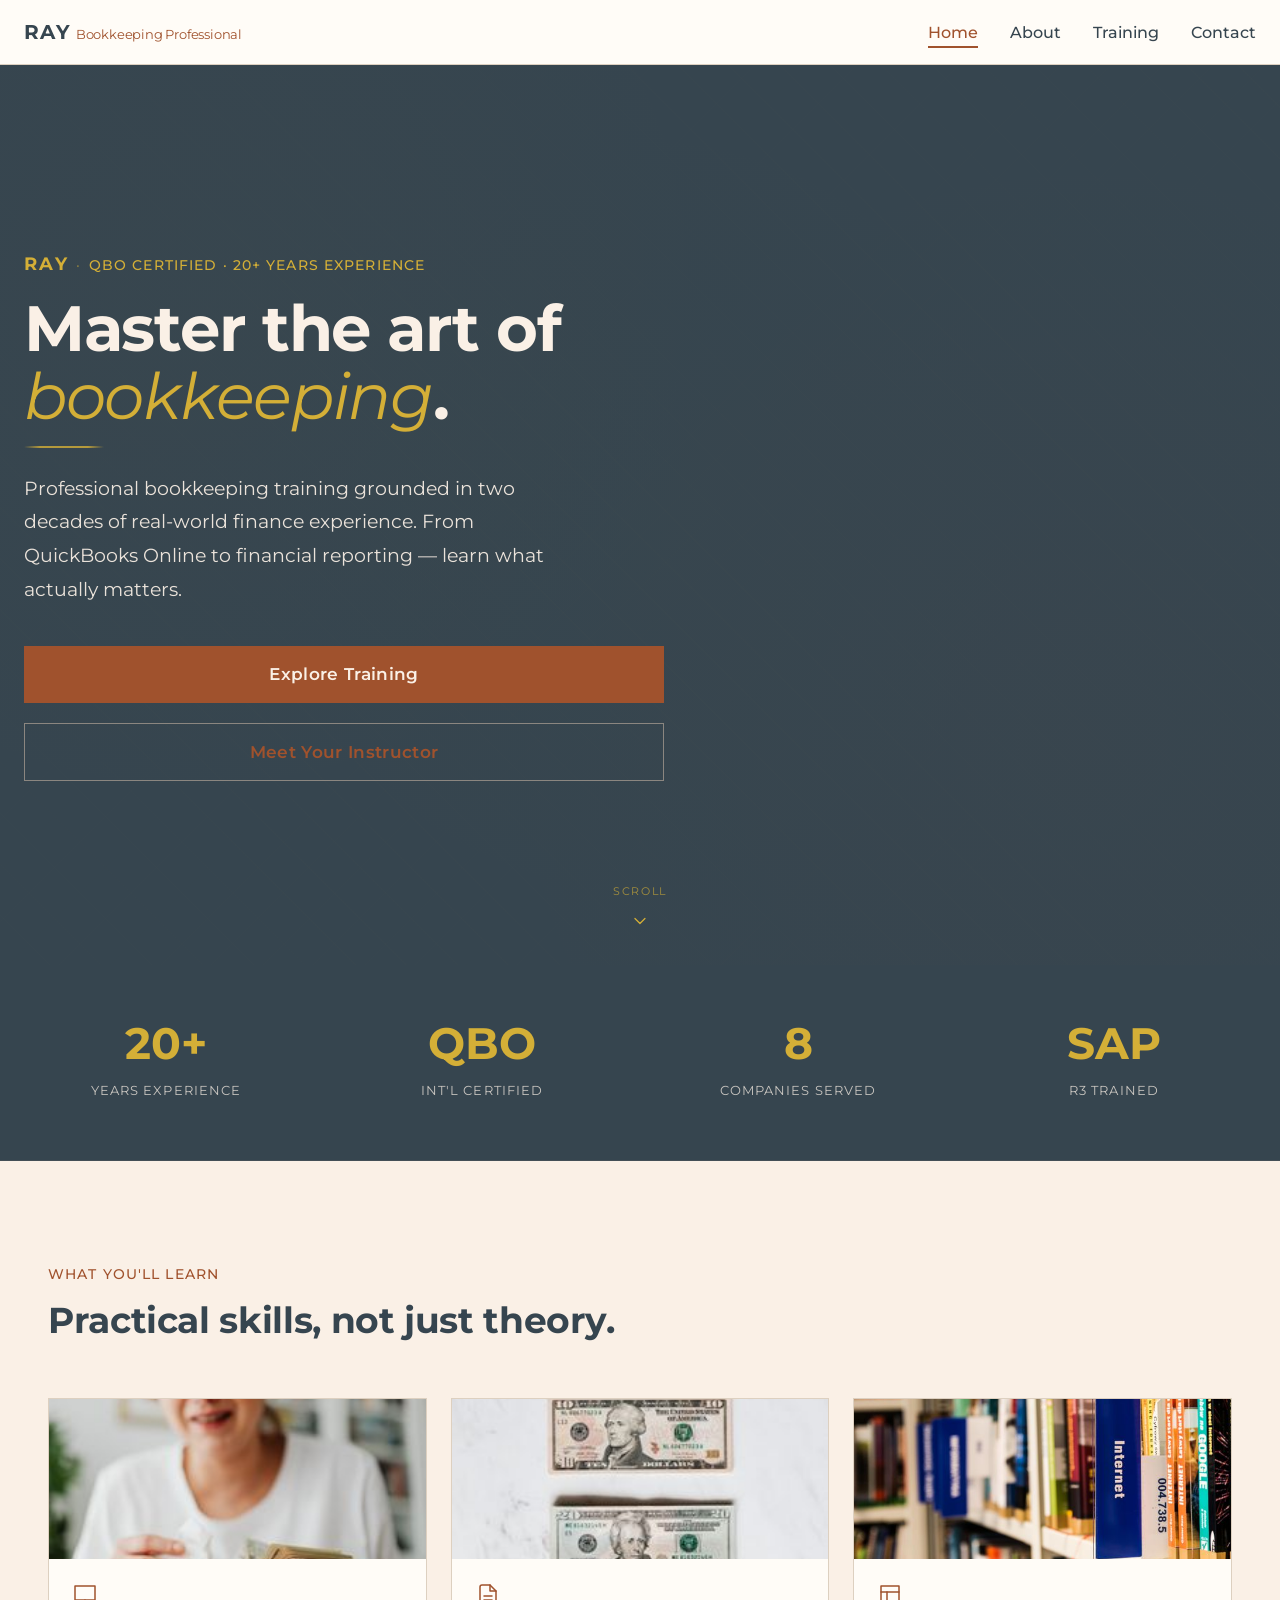
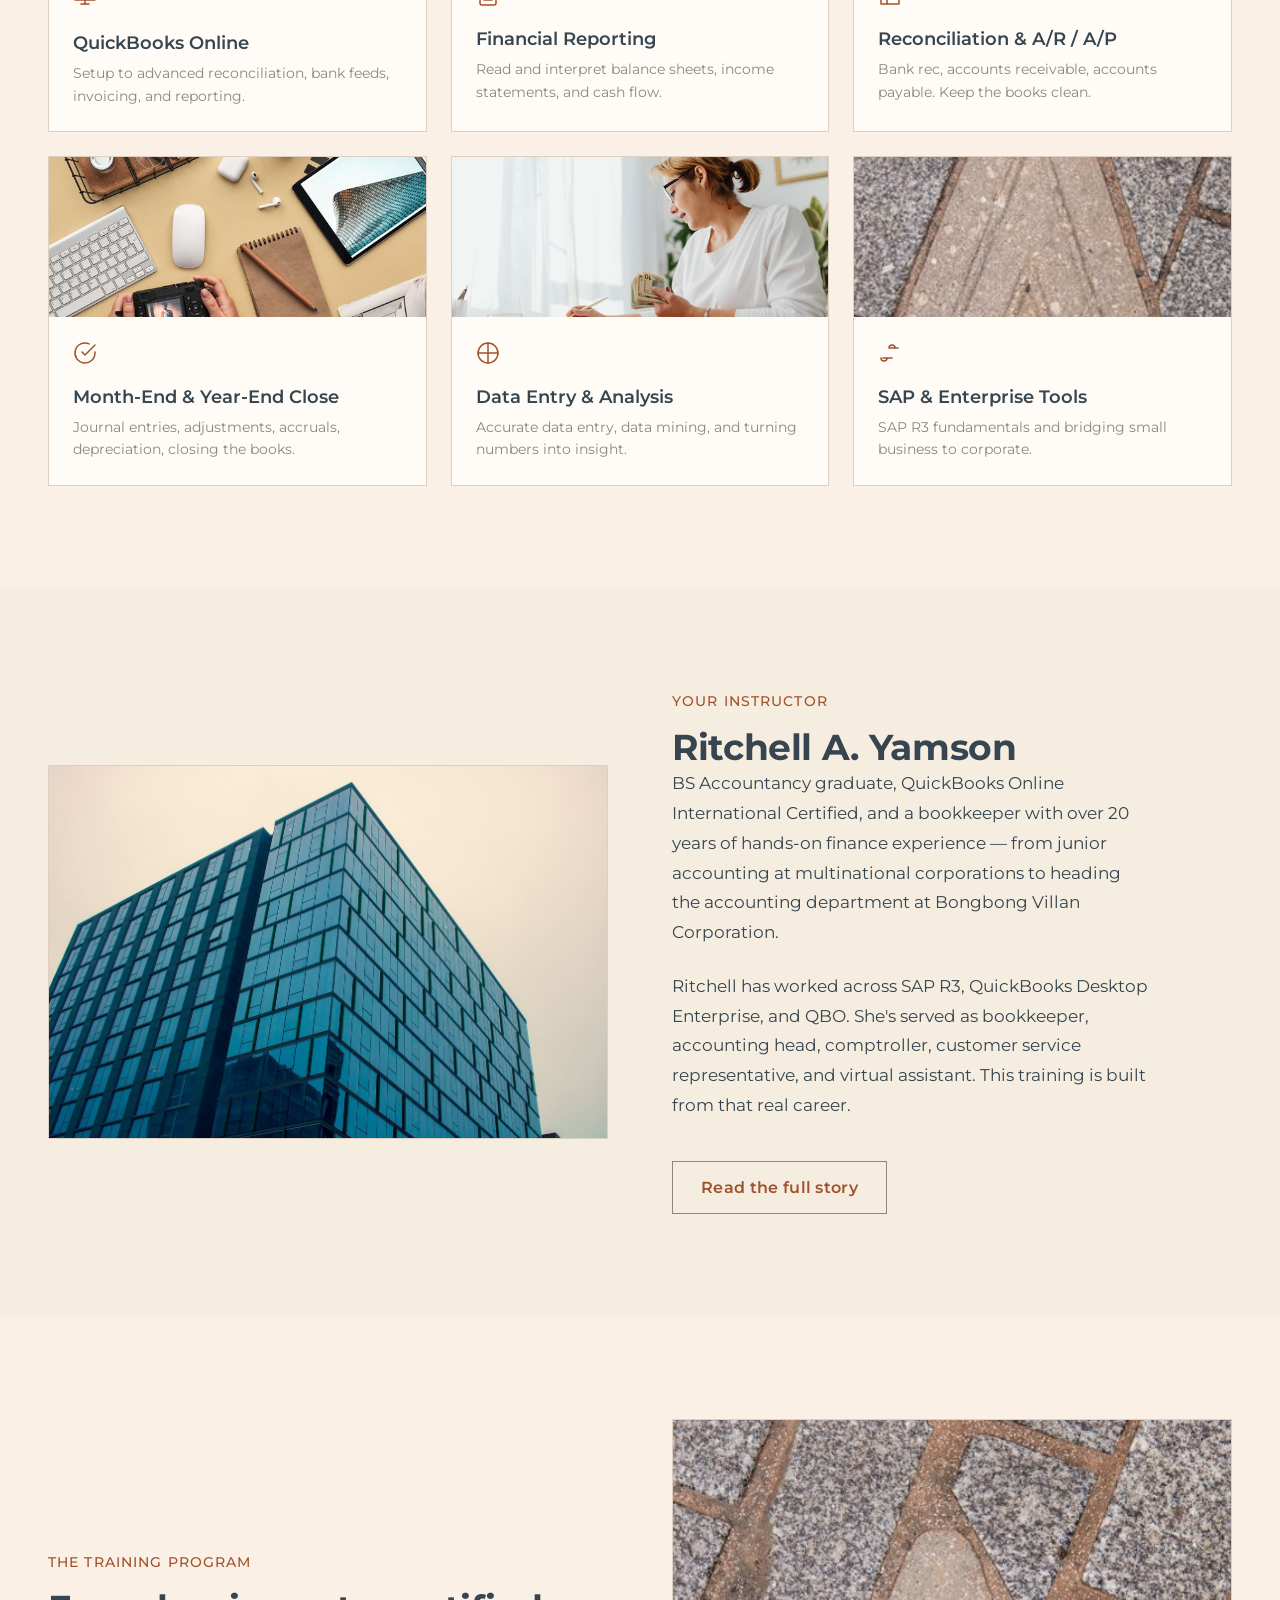
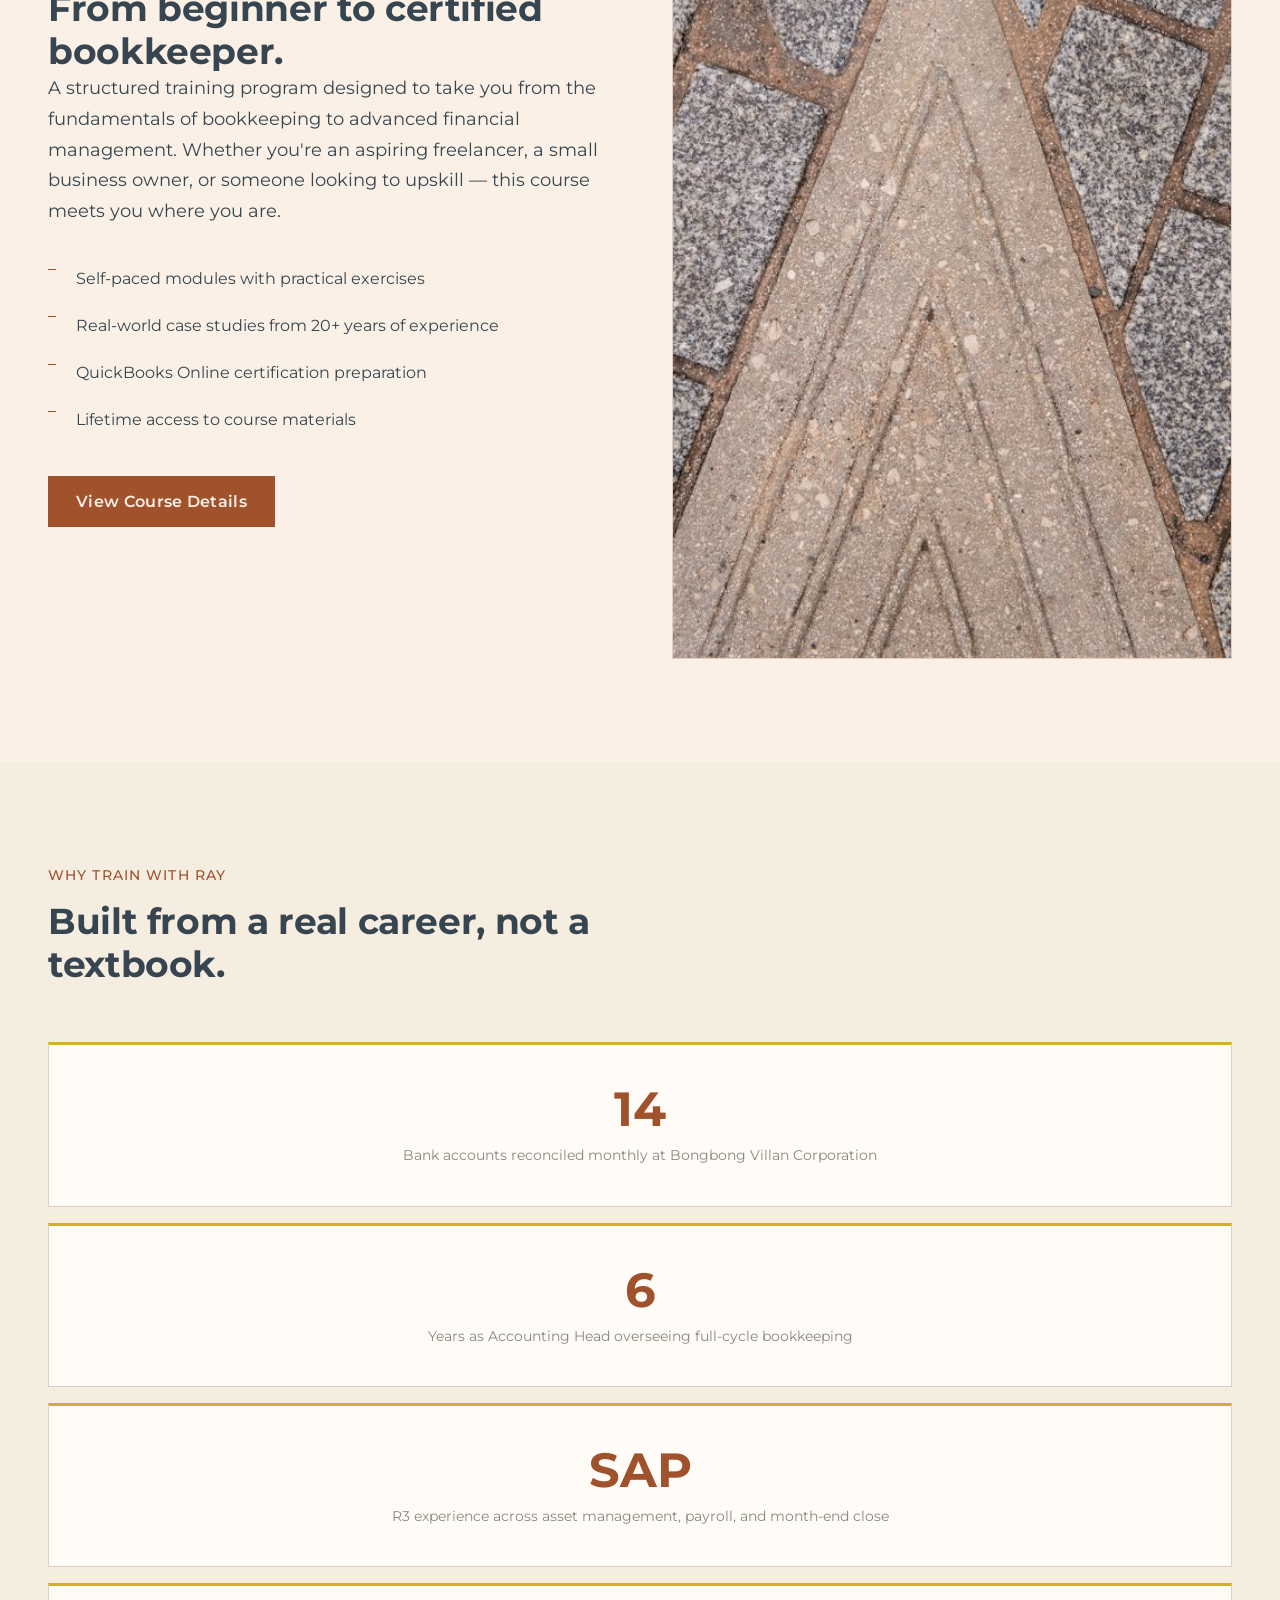
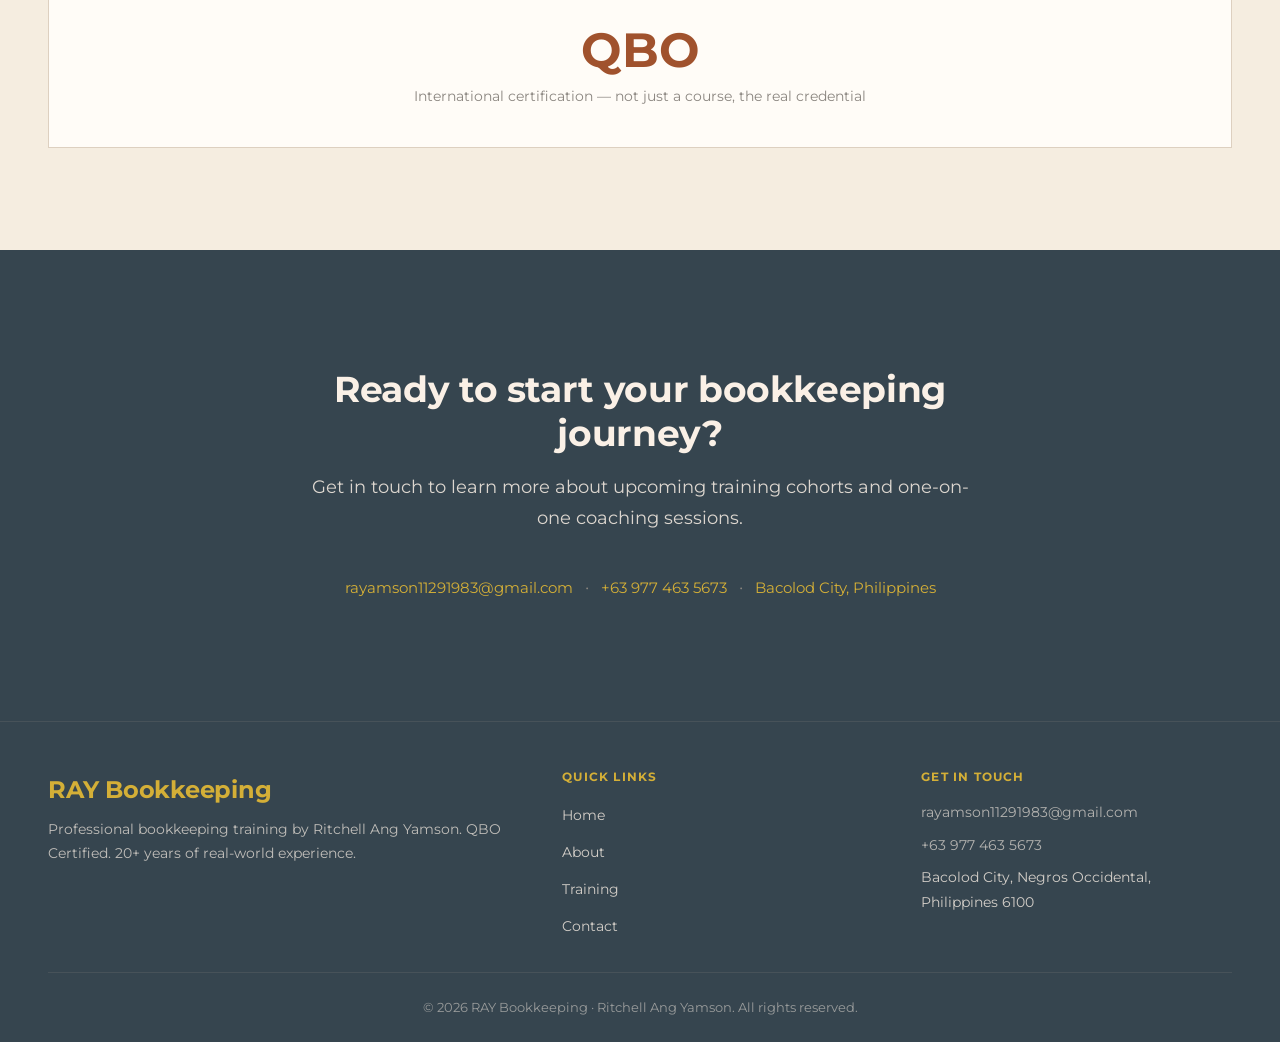
==== commit fd8bea92: "Change font from Cormorant Garamond/JetBrains Mono to Montserrat" ====
--- a/index.html
+++ b/index.html
@@ -7,7 +7,7 @@
   <meta name="description" content="RAY Bookkeeping — professional bookkeeping training by Ritchell Ang Yamson, QBO Certified bookkeeper with 20+ years of experience. Learn QuickBooks, financial reporting, and more.">
   <link rel="preconnect" href="https://fonts.googleapis.com">
   <link rel="preconnect" href="https://fonts.gstatic.com" crossorigin>
-  <link href="https://fonts.googleapis.com/css2?family=Cormorant+Garamond:wght@400;500;600;700&family=JetBrains+Mono:wght@400;500&display=swap" rel="stylesheet">
+  <link href="https://fonts.googleapis.com/css2?family=Montserrat:wght@300;400;500;600;700&display=swap" rel="stylesheet">
   <link rel="stylesheet" href="assets/css/style.css">
 </head>
 <body>
--- a/assets/css/style.css
+++ b/assets/css/style.css
@@ -31,8 +31,8 @@
   --color-primary-dark: #8B4513;
 
   /* Typography */
-  --font-display: 'Cormorant Garamond', Georgia, serif;
-  --font-mono: 'JetBrains Mono', monospace;
+  --font-display: 'Montserrat', sans-serif;
+  --font-mono: 'Montserrat', sans-serif;
 
   /* Spacing */
   --space: 0.5rem;
